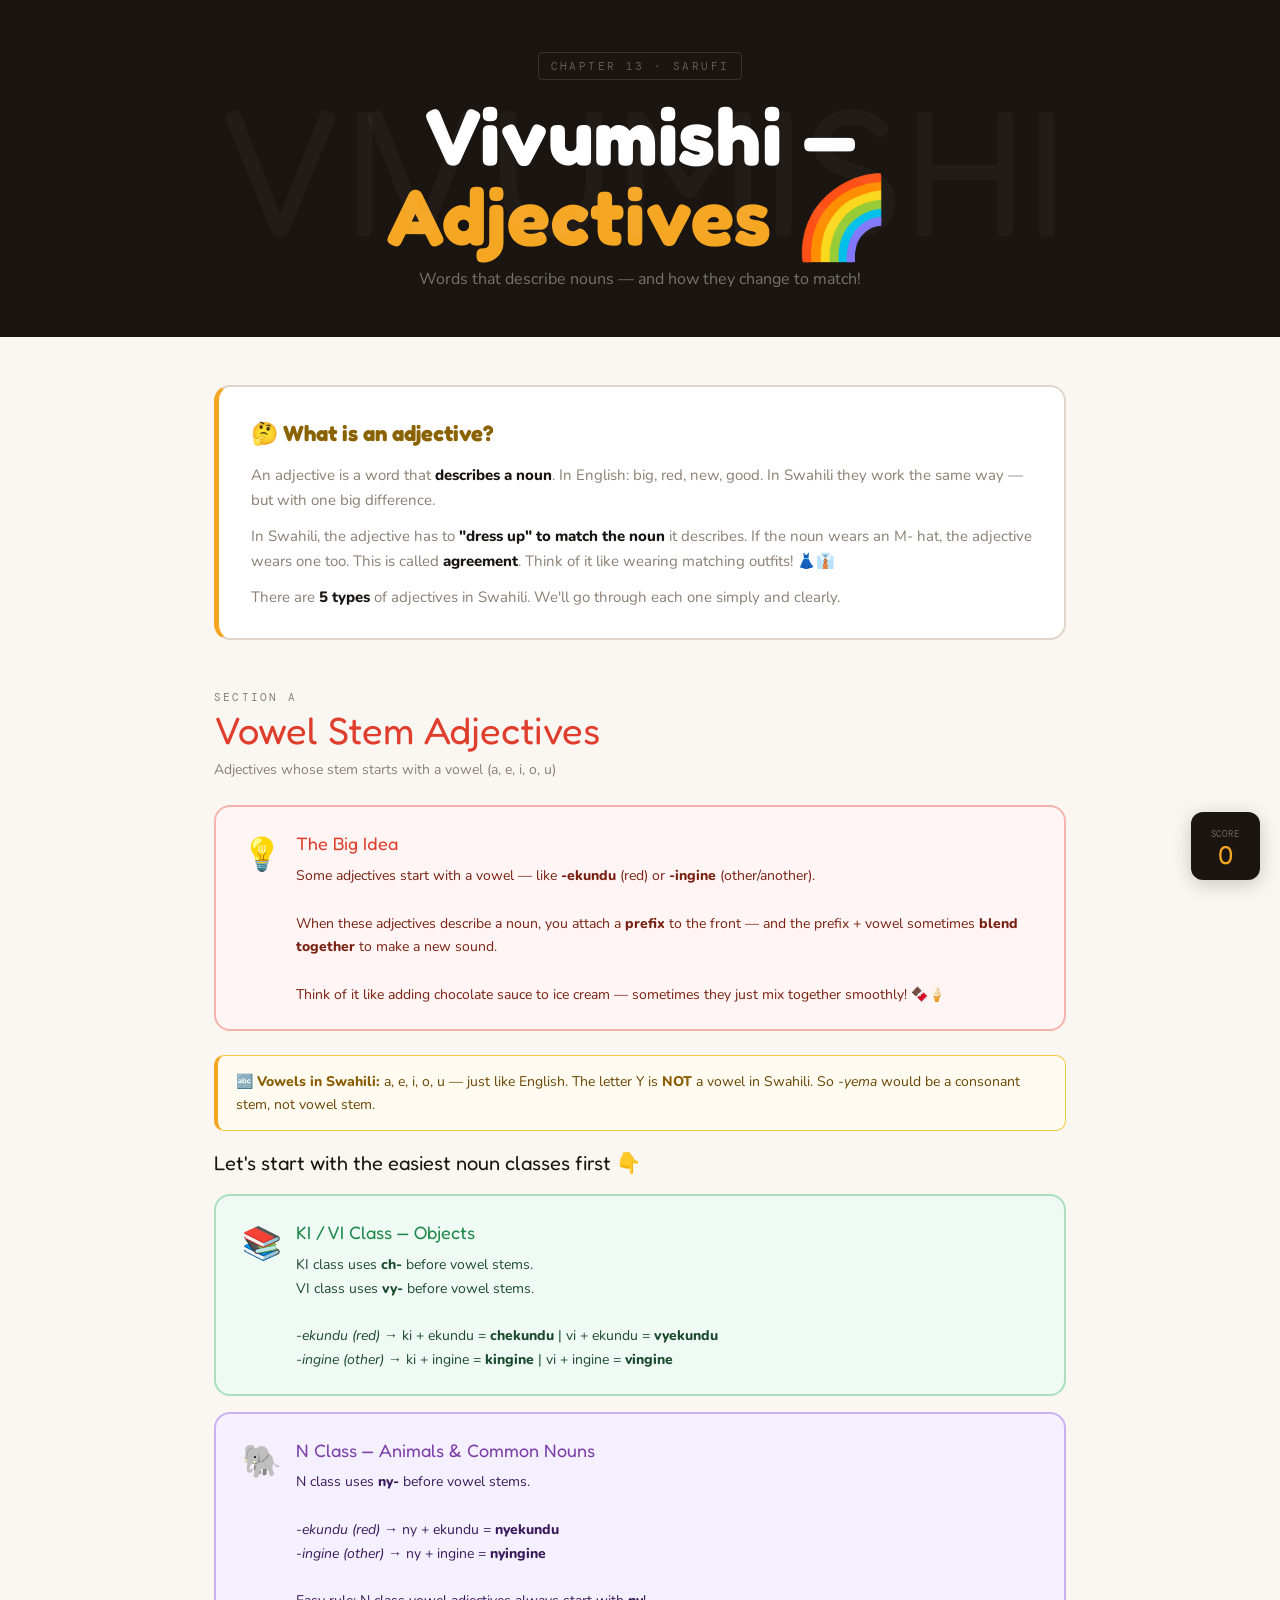
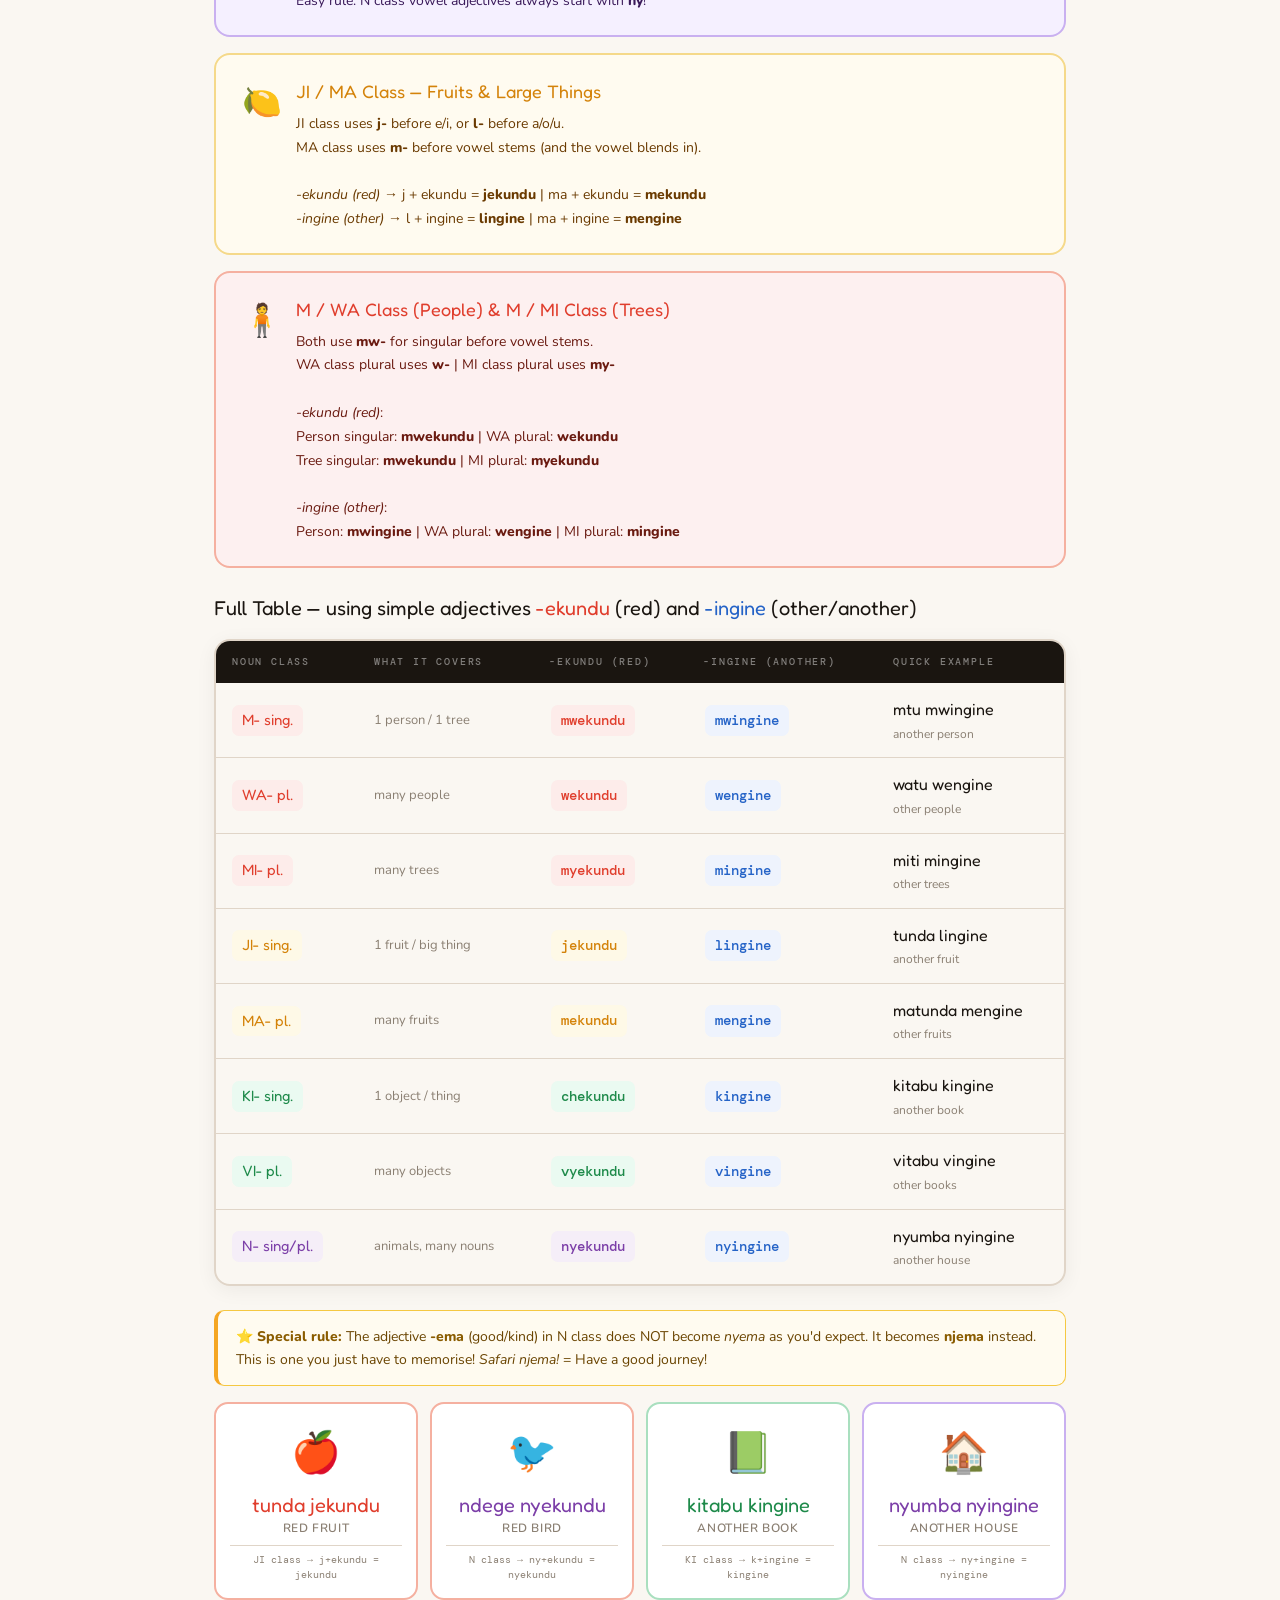
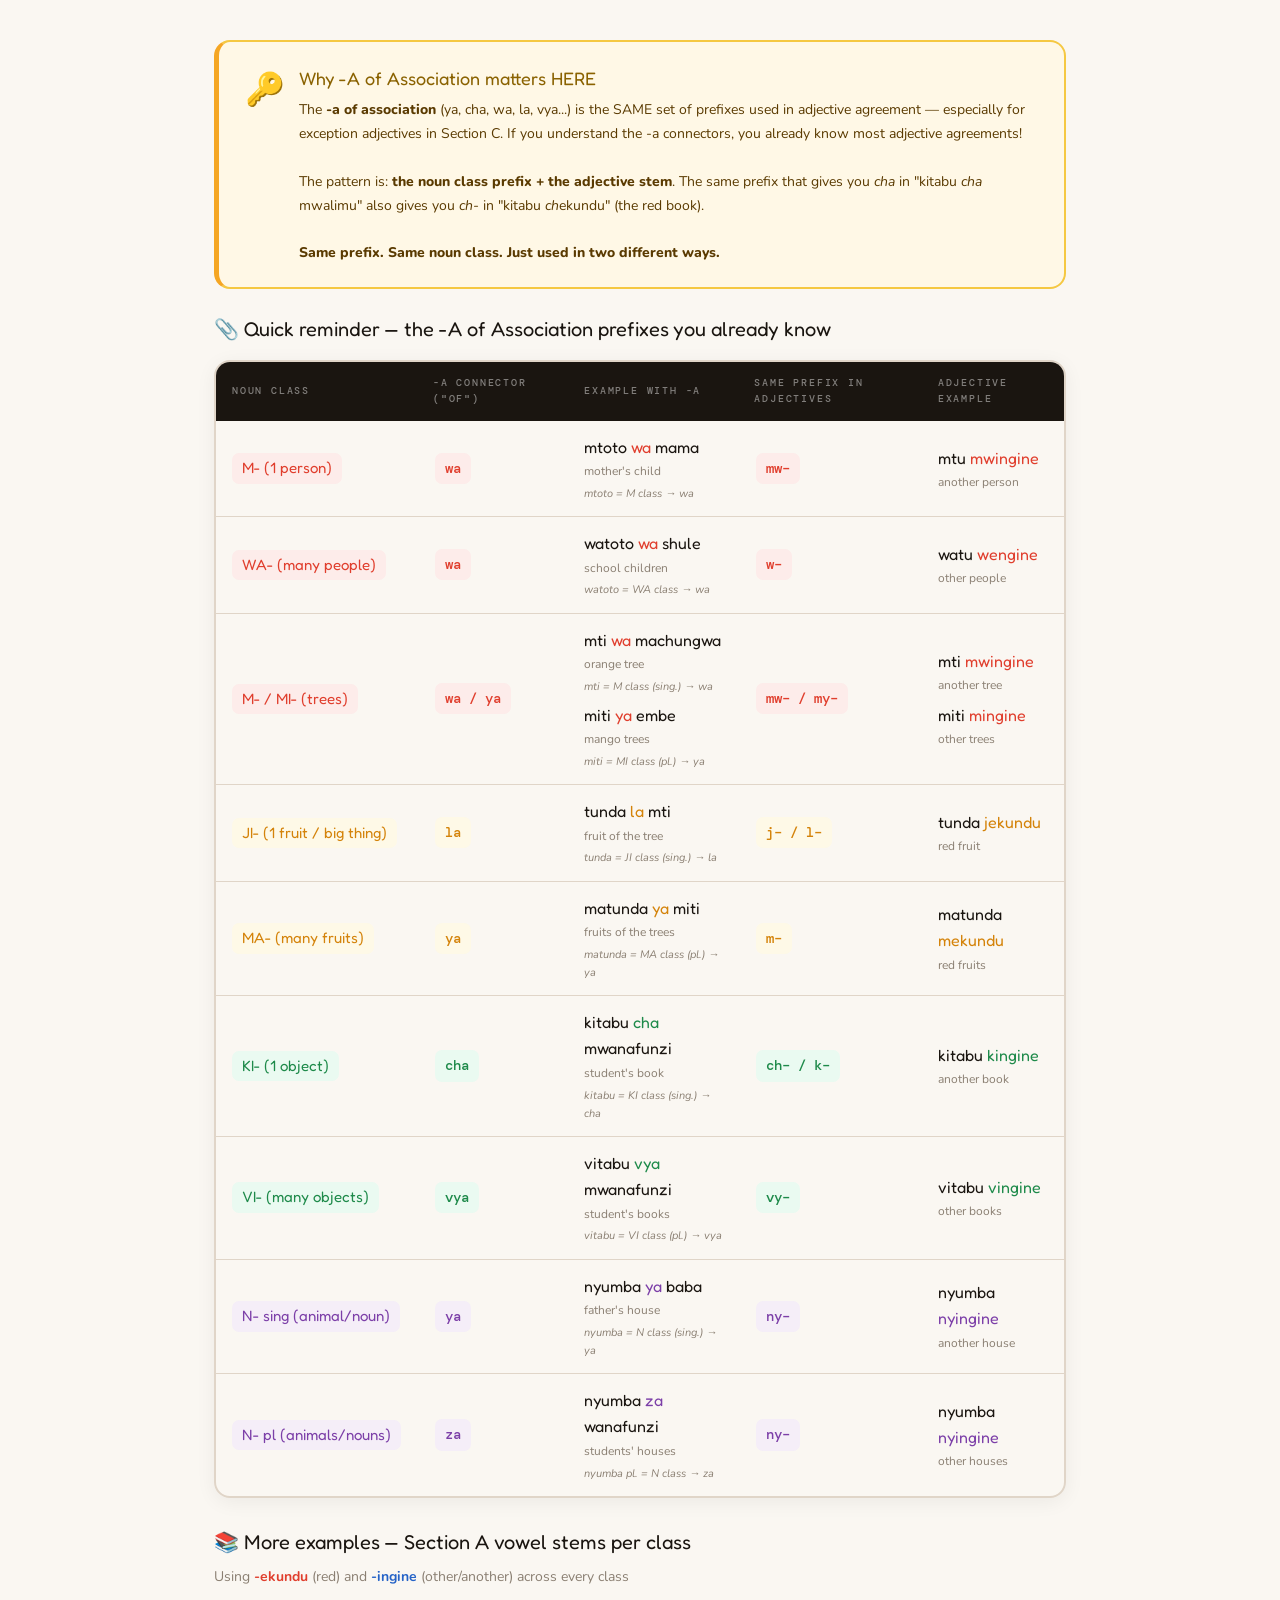
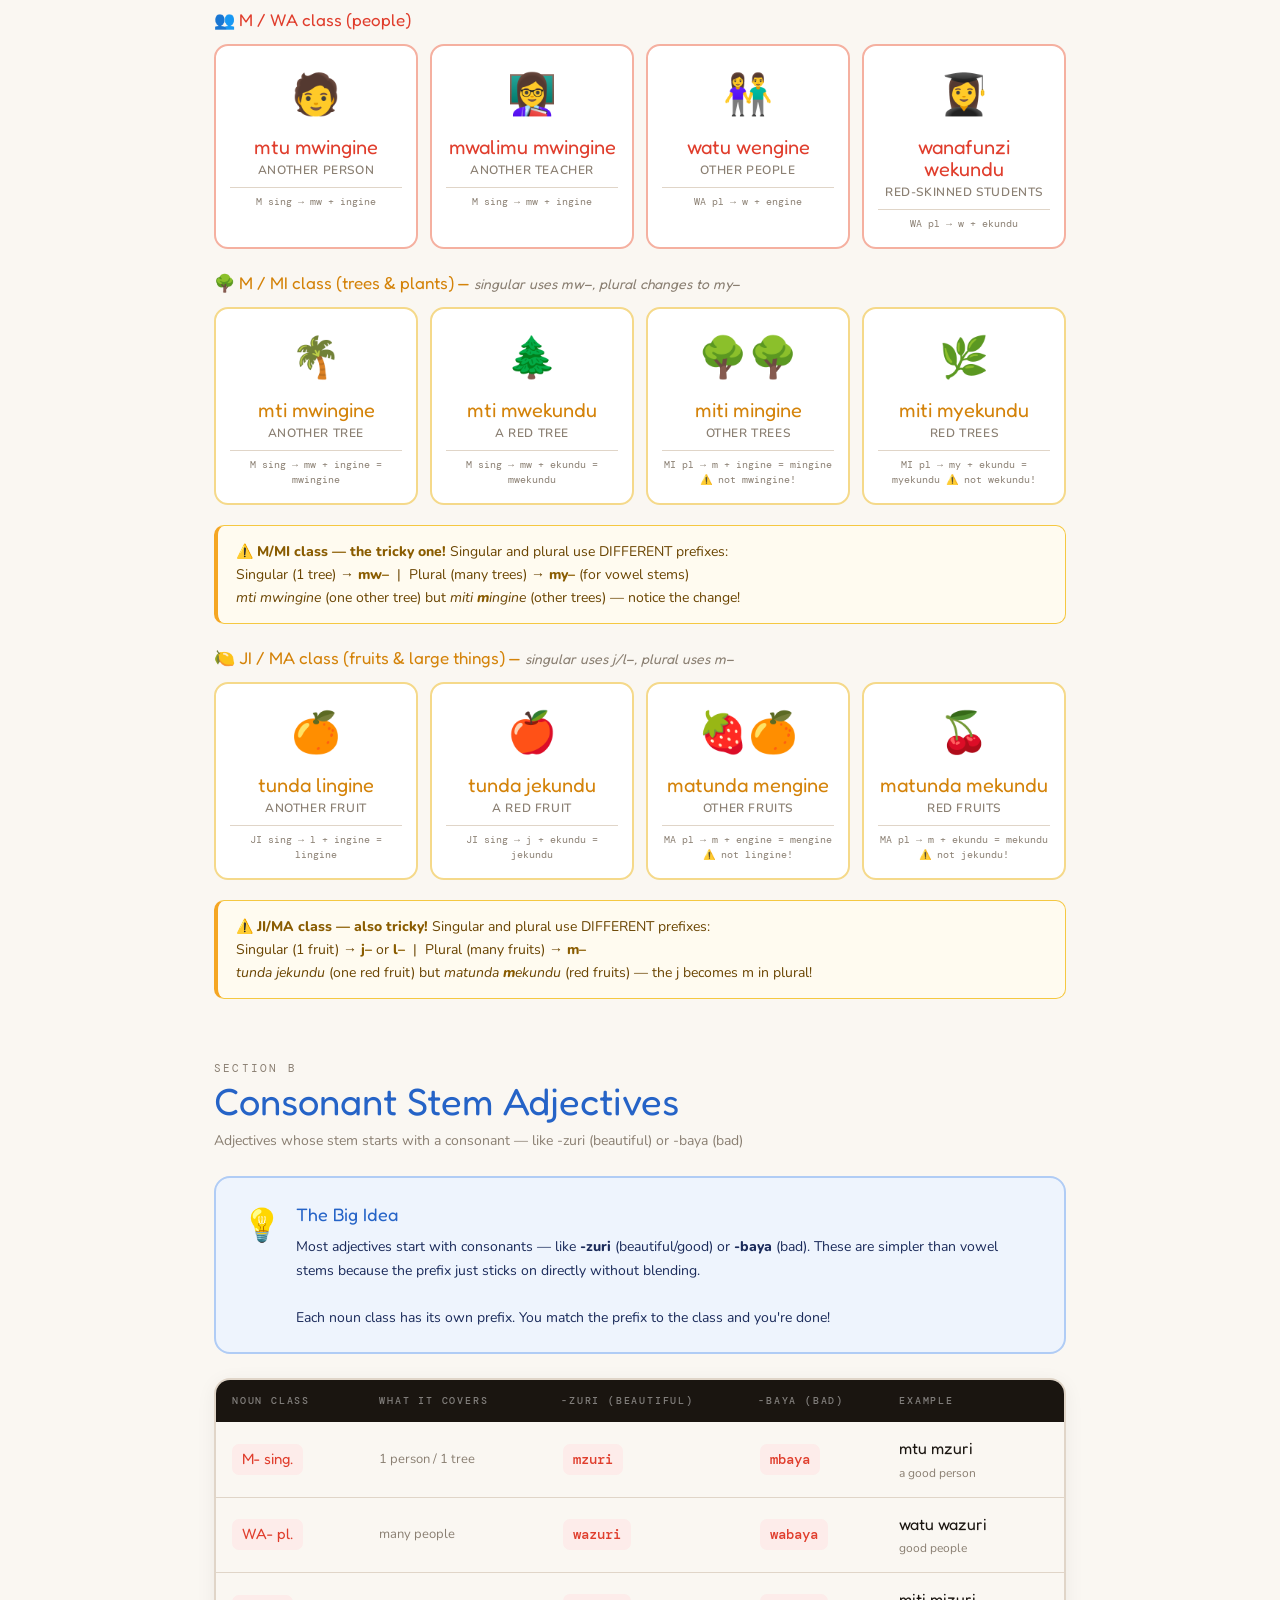
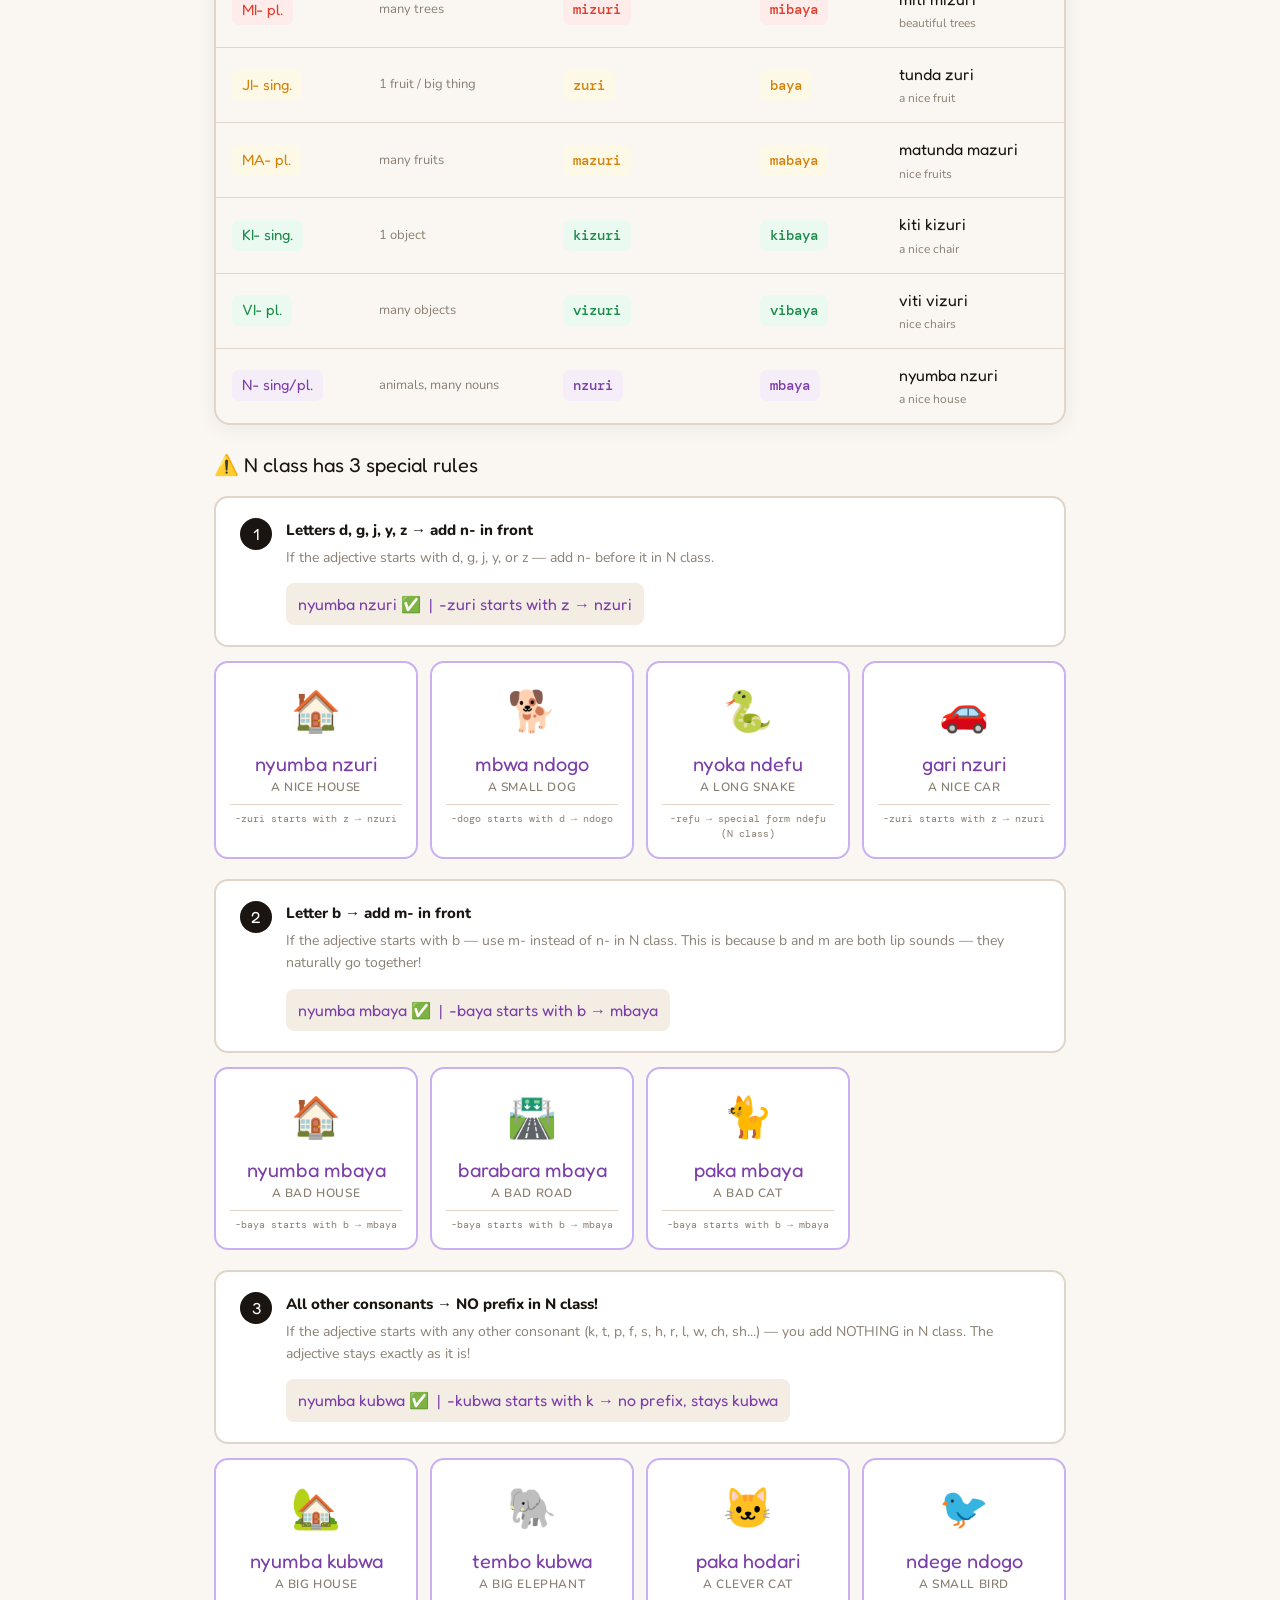
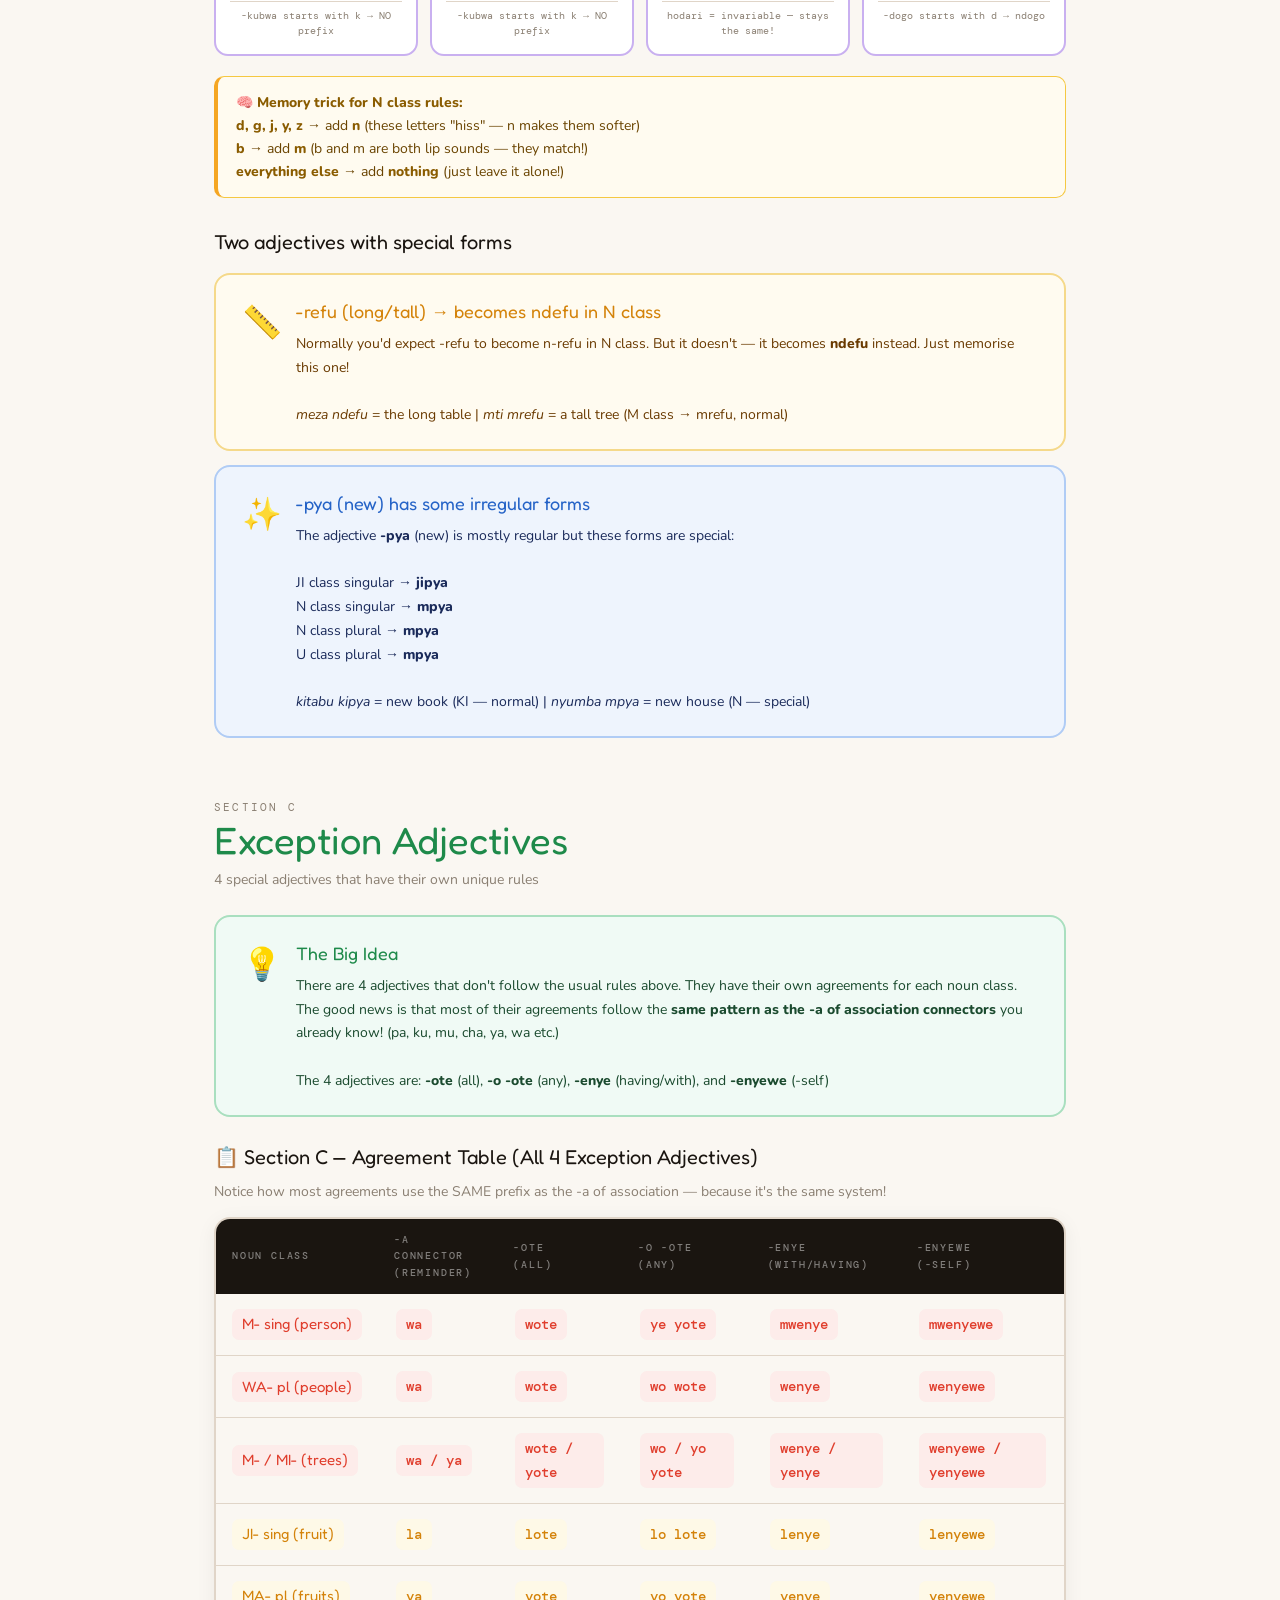
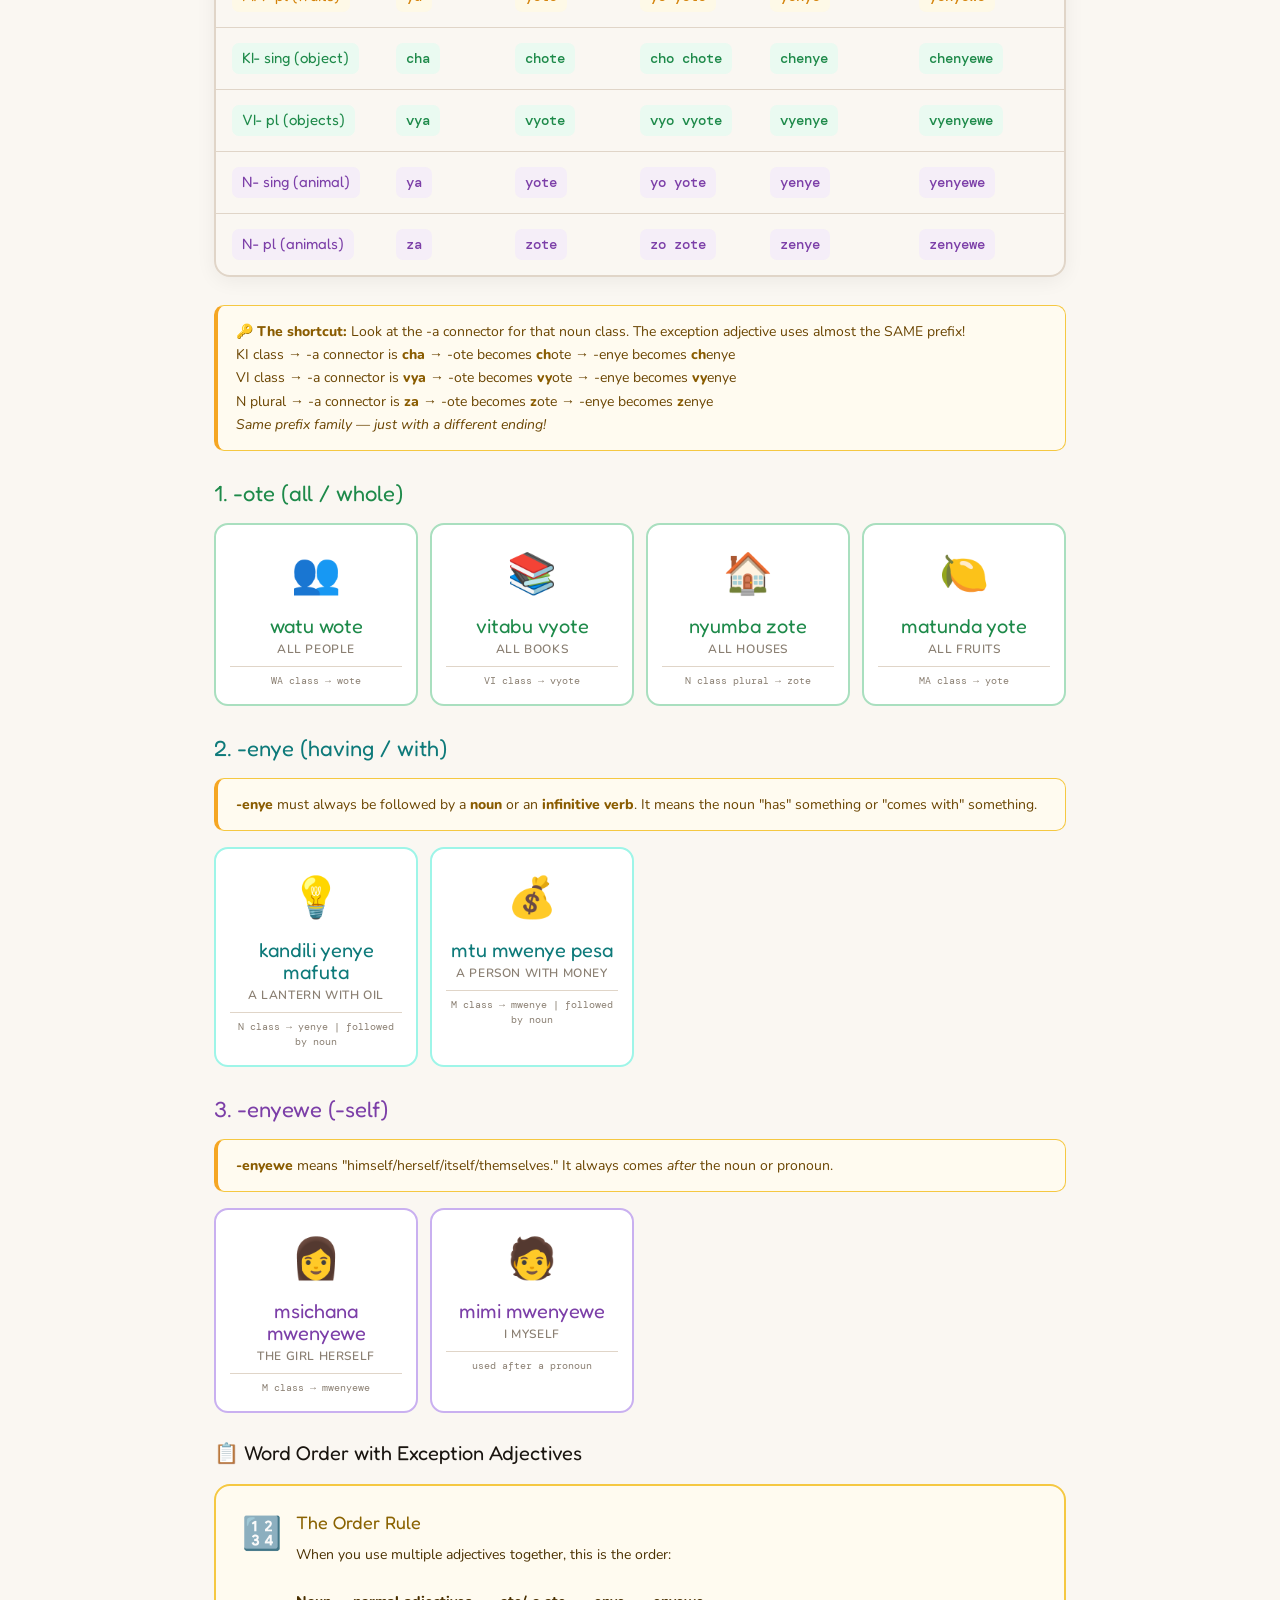
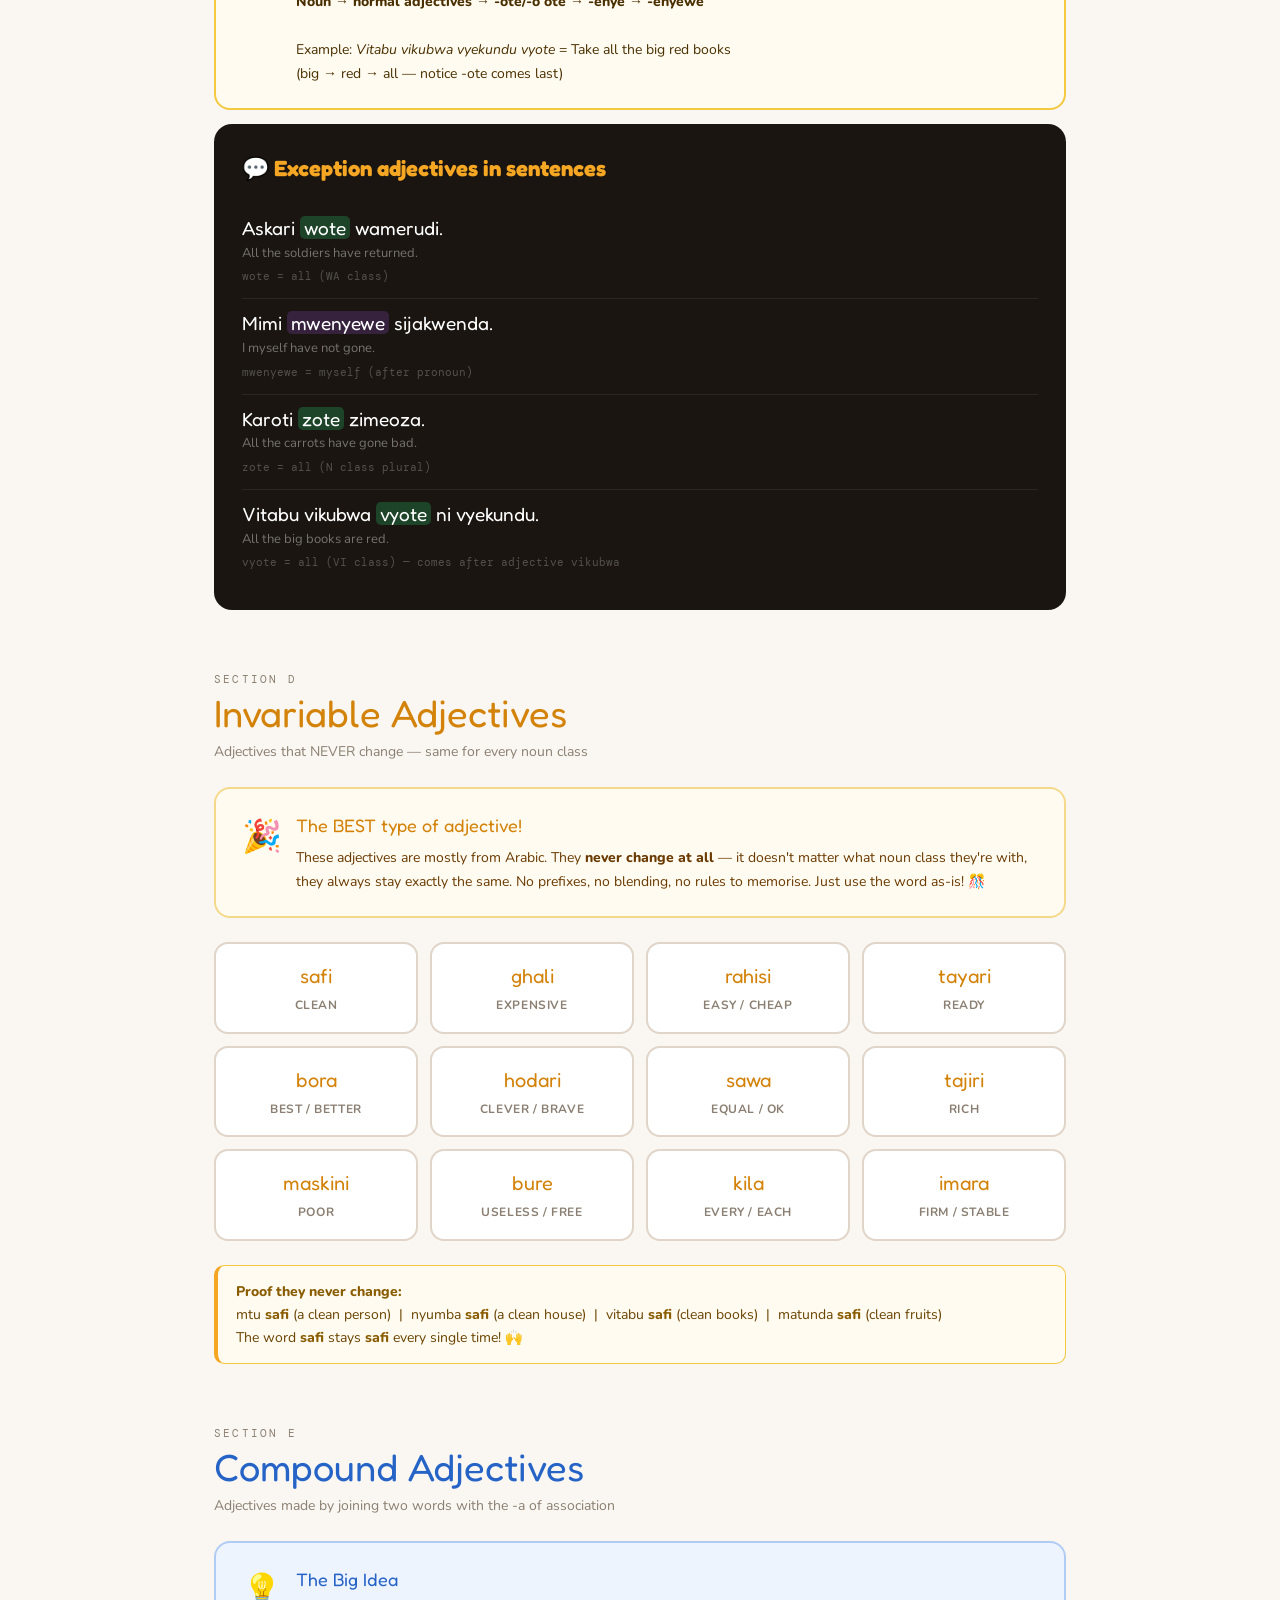
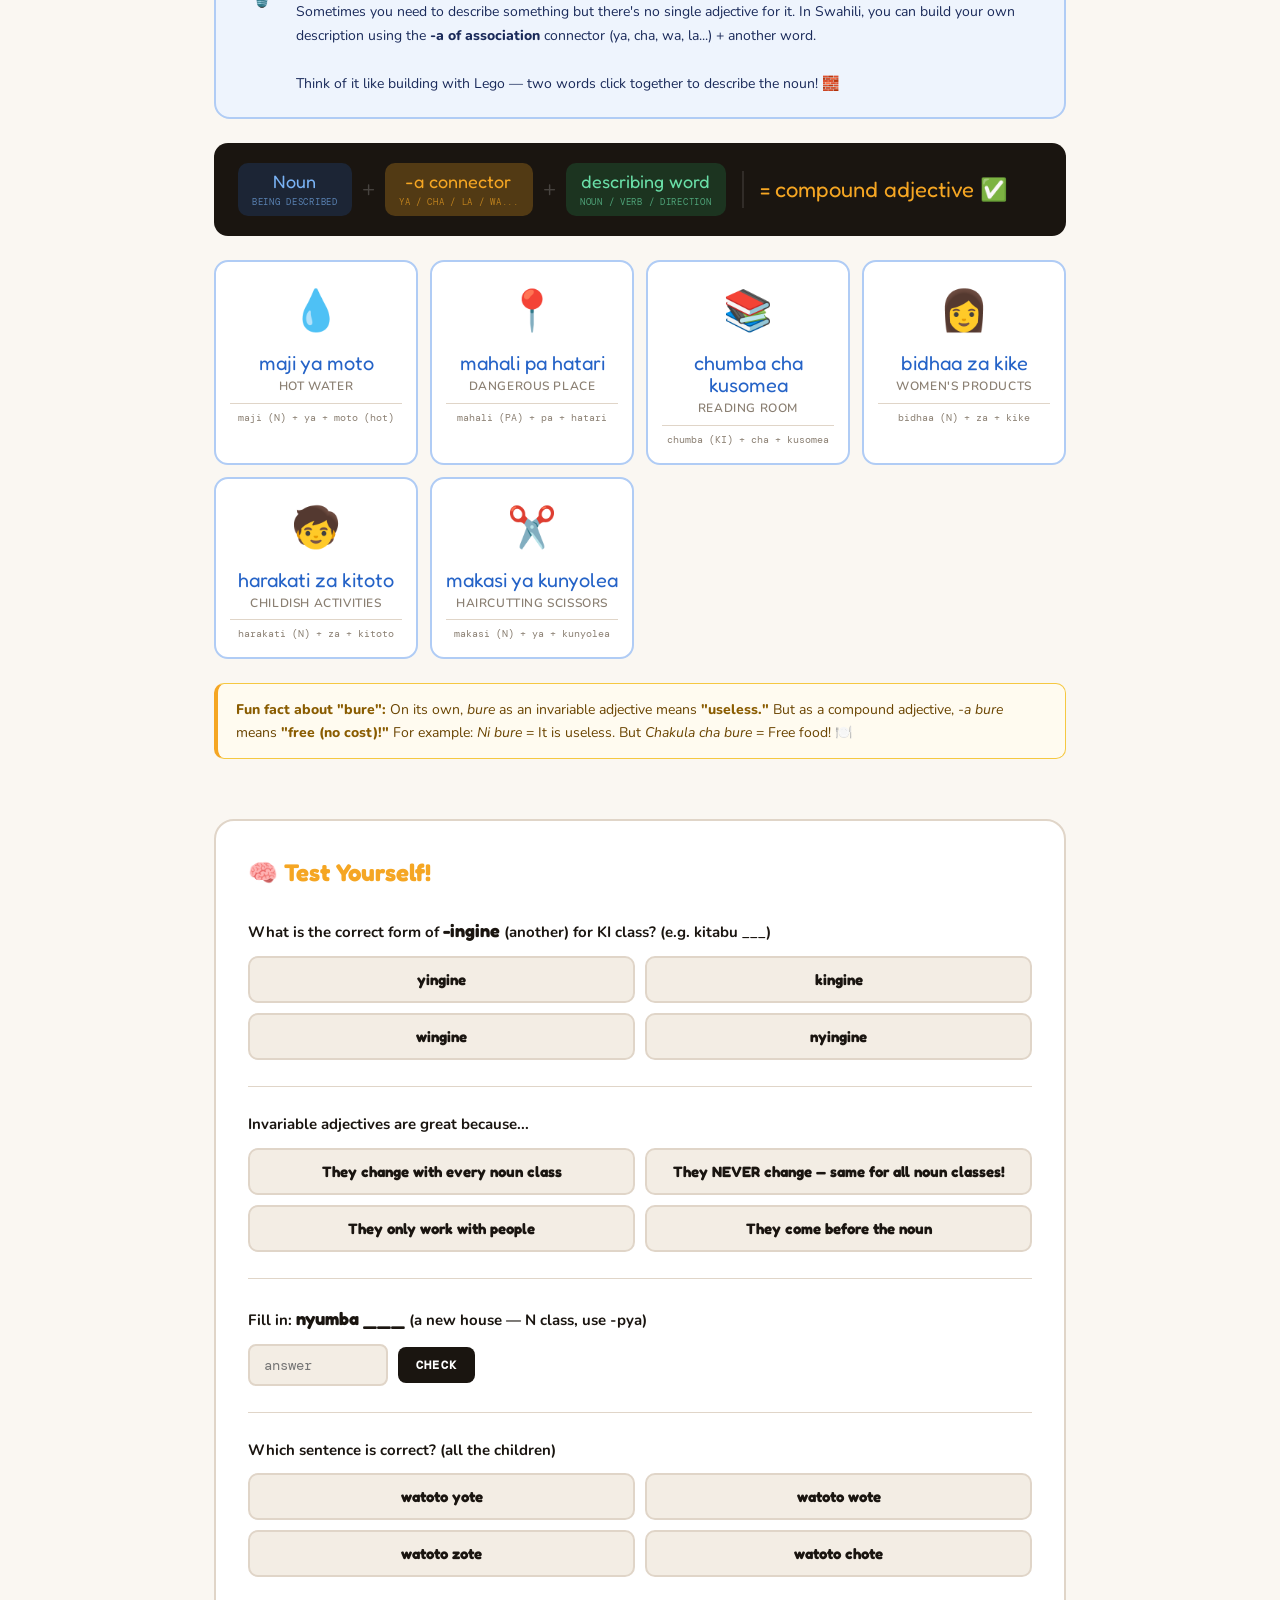
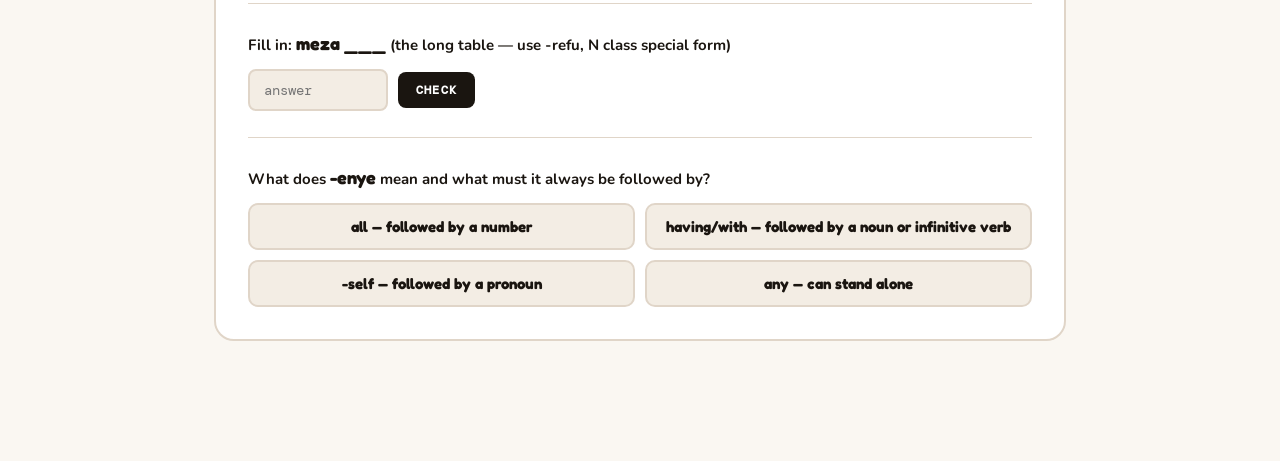
==== lessons/swahili_adjectives.html @ 14e8ec3d "added adjective lessons" ====
<!DOCTYPE html>
<html lang="en">
<head>
<meta charset="UTF-8">
<meta name="viewport" content="width=device-width, initial-scale=1.0">
<title>Vivumishi – Swahili Adjectives</title>
<link href="https://fonts.googleapis.com/css2?family=Nunito:wght@400;600;700;800;900&family=Fredoka+One&family=DM+Mono:wght@400;500&display=swap" rel="stylesheet">
<style>
  :root {
    --bg:      #faf7f2;
    --surface: #ffffff;
    --card:    #f3ede4;
    --border:  #e0d5c8;
    --ink:     #1a1510;
    --muted:   #8a7f72;

    --red:    #e03e2d;
    --blue:   #2563c7;
    --green:  #1e8a4a;
    --purple: #7c3fa8;
    --orange: #d4830a;
    --pink:   #c72870;
    --teal:   #0e7a7a;

    --gold:   #f5a623;
    --ok:     #27ae60;
    --no:     #e74c3c;
  }

  *, *::before, *::after { box-sizing: border-box; margin: 0; padding: 0; }
  body {
    background: var(--bg);
    color: var(--ink);
    font-family: 'Nunito', sans-serif;
    font-weight: 400;
    line-height: 1.65;
  }

  /* ── HEADER ── */
  header {
    background: var(--ink);
    padding: 52px 24px 44px;
    text-align: center;
    position: relative;
    overflow: hidden;
  }
  header::before {
    content: 'VIVUMISHI';
    position: absolute; top: 50%; left: 50%;
    transform: translate(-50%,-50%);
    font-family: 'Fredoka One', cursive;
    font-size: clamp(60px,16vw,180px);
    color: rgba(255,255,255,0.03);
    white-space: nowrap; pointer-events: none;
  }
  .h-tag {
    display: inline-block;
    font-family: 'DM Mono', monospace;
    font-size: 11px; letter-spacing: 0.22em;
    text-transform: uppercase;
    color: rgba(255,255,255,0.3);
    border: 1px solid rgba(255,255,255,0.12);
    border-radius: 4px; padding: 4px 12px;
    margin-bottom: 16px;
  }
  header h1 {
    font-family: 'Fredoka One', cursive;
    font-size: clamp(40px,9vw,80px);
    color: #fff; line-height: 1;
    margin-bottom: 10px; letter-spacing: 0.01em;
  }
  header h1 span { color: var(--gold); }
  header p { font-size: 16px; color: rgba(255,255,255,0.4); max-width: 500px; margin: 0 auto; }

  /* ── MAIN ── */
  main { max-width: 900px; margin: 0 auto; padding: 48px 24px 100px; }

  /* ── INTRO BOX ── */
  .intro-box {
    background: var(--surface);
    border: 2px solid var(--border);
    border-left: 5px solid var(--gold);
    border-radius: 16px;
    padding: 28px 32px; margin-bottom: 48px;
  }
  .intro-box h2 {
    font-family: 'Fredoka One', cursive;
    font-size: 22px; color: #8a6200; margin-bottom: 12px;
  }
  .intro-box p { font-size: 15px; color: var(--muted); margin-bottom: 10px; line-height: 1.7; }
  .intro-box p:last-child { margin-bottom: 0; }
  .intro-box strong { color: var(--ink); font-weight: 800; }

  /* ── SECTION HEADING ── */
  .sec-wrap { margin-bottom: 60px; }
  .sec-num {
    font-family: 'DM Mono', monospace;
    font-size: 11px; letter-spacing: 0.2em;
    text-transform: uppercase; color: var(--muted);
    margin-bottom: 4px; display: block;
  }
  .sec-title {
    font-family: 'Fredoka One', cursive;
    font-size: clamp(24px,5vw,38px);
    margin-bottom: 6px; line-height: 1.1;
  }
  .sec-sub { font-size: 14px; color: var(--muted); margin-bottom: 24px; }

  /* ── THE BIG IDEA BOX ── */
  .big-idea {
    border-radius: 16px;
    padding: 22px 26px;
    margin-bottom: 24px;
    display: flex; gap: 14px; align-items: flex-start;
    border: 2px solid;
  }
  .bi-icon { font-size: 32px; flex-shrink: 0; }
  .bi-title { font-family: 'Fredoka One', cursive; font-size: 18px; margin-bottom: 5px; }
  .bi-body { font-size: 14px; line-height: 1.7; }
  .bi-body strong { font-weight: 800; }

  /* ── WORD EQUATION ── */
  .equation {
    background: var(--ink);
    border-radius: 14px;
    padding: 20px 24px;
    margin-bottom: 24px;
    display: flex;
    flex-wrap: wrap;
    align-items: center;
    gap: 10px;
  }
  .eq-part {
    font-family: 'Fredoka One', cursive;
    font-size: 18px;
    padding: 8px 14px;
    border-radius: 10px;
    text-align: center;
    line-height: 1.2;
  }
  .eq-note {
    display: block;
    font-family: 'DM Mono', monospace;
    font-size: 9px;
    font-weight: 400;
    margin-top: 4px;
    opacity: 0.65;
    letter-spacing: 0.08em;
    text-transform: uppercase;
  }
  .eq-plus { color: rgba(255,255,255,0.2); font-size: 22px; }
  .eq-result {
    font-family: 'Fredoka One', cursive;
    font-size: 22px; color: var(--gold);
    padding-left: 16px;
    border-left: 2px solid rgba(255,255,255,0.1);
    margin-left: 6px;
  }

  /* ── EXAMPLE CARDS ── */
  .example-grid {
    display: grid;
    grid-template-columns: repeat(auto-fill, minmax(200px, 1fr));
    gap: 12px; margin-bottom: 24px;
  }
  .ex-card {
    background: var(--surface);
    border: 2px solid var(--border);
    border-radius: 14px;
    padding: 16px 14px;
    text-align: center;
    transition: transform 0.2s, border-color 0.2s;
  }
  .ex-card:hover { transform: translateY(-3px); }
  .ex-emoji { font-size: 40px; display: block; margin-bottom: 8px; }
  .ex-sw {
    font-family: 'Fredoka One', cursive;
    font-size: 20px; margin-bottom: 3px; line-height: 1.1;
  }
  .ex-en { font-size: 12px; color: var(--muted); font-weight: 600; text-transform: uppercase; letter-spacing: 0.05em; }
  .ex-breakdown {
    font-family: 'DM Mono', monospace;
    font-size: 10px; color: var(--muted);
    margin-top: 6px; line-height: 1.5;
    border-top: 1px solid var(--border); padding-top: 6px;
  }

  /* ── CLASS TABLE ── */
  .class-table-wrap {
    overflow-x: auto; margin-bottom: 24px;
    border-radius: 16px; border: 2px solid var(--border);
    box-shadow: 0 4px 20px rgba(0,0,0,0.06);
  }
  .class-table {
    width: 100%; border-collapse: collapse;
    font-size: 14px; min-width: 560px;
  }
  .class-table thead tr { background: var(--ink); }
  .class-table th {
    padding: 13px 16px; text-align: left;
    font-family: 'DM Mono', monospace;
    font-size: 10px; letter-spacing: 0.18em;
    text-transform: uppercase;
    color: rgba(255,255,255,0.45); font-weight: 500;
  }
  .class-table td {
    padding: 13px 16px;
    border-bottom: 1px solid var(--border);
    vertical-align: middle;
  }
  .class-table tr:last-child td { border-bottom: none; }
  .class-table tr:hover td { background: rgba(0,0,0,0.015); }
  .cls-badge {
    font-family: 'Fredoka One', cursive;
    font-size: 15px; font-weight: 400;
    display: inline-block;
    padding: 3px 10px; border-radius: 7px;
    white-space: nowrap;
  }
  .prefix-pill {
    font-family: 'DM Mono', monospace;
    font-size: 14px; font-weight: 500;
    display: inline-block;
    padding: 4px 10px; border-radius: 7px;
    margin: 2px;
  }
  .example-sw { font-family: 'Fredoka One', cursive; font-size: 16px; }
  .example-en { font-size: 12px; color: var(--muted); display: block; margin-top: 2px; }

  /* ── TIP BOX ── */
  .tip-box {
    background: #fffbf0;
    border: 1px solid #f5c842;
    border-left: 4px solid var(--gold);
    border-radius: 10px;
    padding: 14px 18px;
    margin-bottom: 16px;
    font-size: 14px; color: #6a4400; line-height: 1.65;
  }
  .tip-box strong { color: #8a5c00; font-weight: 800; }

  /* ── RULE CARD ── */
  .rule-card {
    background: var(--surface);
    border: 2px solid var(--border);
    border-radius: 14px;
    padding: 20px 24px;
    margin-bottom: 14px;
    display: flex; gap: 14px; align-items: flex-start;
  }
  .rule-num {
    width: 32px; height: 32px; border-radius: 50%;
    background: var(--ink); color: #fff;
    font-family: 'Fredoka One', cursive;
    font-size: 16px; display: flex;
    align-items: center; justify-content: center;
    flex-shrink: 0;
  }
  .rule-body { flex: 1; }
  .rule-body strong { font-weight: 800; font-size: 15px; display: block; margin-bottom: 4px; }
  .rule-body p { font-size: 14px; color: var(--muted); line-height: 1.6; margin-bottom: 8px; }
  .rule-body p:last-child { margin-bottom: 0; }
  .rule-example {
    background: var(--card);
    border-radius: 8px; padding: 8px 12px;
    font-family: 'Fredoka One', cursive;
    font-size: 16px; margin-top: 6px; display: inline-block;
  }

  /* ── WORD CARDS ── */
  .word-grid {
    display: grid;
    grid-template-columns: repeat(auto-fill, minmax(170px, 1fr));
    gap: 12px; margin-bottom: 24px;
  }
  .word-card {
    background: var(--surface);
    border: 2px solid var(--border);
    border-radius: 14px; padding: 16px 14px;
    text-align: center; transition: transform 0.2s;
  }
  .word-card:hover { transform: translateY(-2px); }
  .wc-sw {
    font-family: 'Fredoka One', cursive;
    font-size: 20px; margin-bottom: 3px;
  }
  .wc-en { font-size: 12px; color: var(--muted); font-weight: 700; text-transform: uppercase; letter-spacing: 0.05em; }

  /* ── SENTENCE EXAMPLES ── */
  .sent-section {
    background: var(--ink); color: #fff;
    border-radius: 18px; padding: 26px 28px;
    margin-bottom: 28px;
  }
  .sent-section h3 {
    font-family: 'Fredoka One', cursive;
    font-size: 22px; color: var(--gold);
    margin-bottom: 18px; display: flex;
    align-items: center; gap: 10px;
  }
  .sent-item {
    padding: 13px 0;
    border-bottom: 1px solid rgba(255,255,255,0.07);
  }
  .sent-item:last-child { border-bottom: none; }
  .sent-sw {
    font-family: 'Fredoka One', cursive;
    font-size: 19px; line-height: 1.2; margin-bottom: 3px;
  }
  .sent-sw .hl { border-radius: 5px; padding: 0 4px; }
  .sent-en { font-size: 13px; color: rgba(255,255,255,0.4); }
  .sent-note { font-size: 11px; color: rgba(255,255,255,0.25); font-family: 'DM Mono', monospace; margin-top: 3px; }

  /* ── WRONG/RIGHT BOX ── */
  .wr-grid {
    display: grid;
    grid-template-columns: 1fr 1fr;
    gap: 12px; margin-bottom: 24px;
  }
  .wr-card {
    border-radius: 14px; padding: 16px 18px;
    border: 2px solid;
  }
  .wr-wrong {
    font-family: 'DM Mono', monospace;
    font-size: 13px; color: var(--no);
    text-decoration: line-through;
    display: block; margin-bottom: 8px; line-height: 1.4;
  }
  .wr-right {
    font-family: 'Fredoka One', cursive;
    font-size: 18px; color: var(--ok);
    display: block; margin-bottom: 4px;
  }
  .wr-why { font-size: 12px; color: var(--muted); line-height: 1.5; }

  /* ── QUIZ ── */
  .quiz-box {
    background: var(--surface);
    border: 2px solid var(--border);
    border-radius: 20px; padding: 32px;
    margin-bottom: 20px;
  }
  .quiz-box h2 {
    font-family: 'Fredoka One', cursive;
    font-size: 24px; color: var(--gold);
    margin-bottom: 24px;
  }
  .quiz-q { margin-bottom: 26px; padding-bottom: 26px; border-bottom: 1px solid var(--border); }
  .quiz-q:last-child { margin-bottom: 0; padding-bottom: 0; border-bottom: none; }
  .q-text { font-size: 15px; font-weight: 700; margin-bottom: 12px; line-height: 1.5; }
  .q-text .sw { font-family: 'Fredoka One', cursive; font-size: 18px; }
  .q-opts { display: grid; grid-template-columns: 1fr 1fr; gap: 10px; }
  .q-opt {
    background: var(--card);
    border: 2px solid var(--border);
    border-radius: 10px; padding: 12px 14px;
    cursor: pointer; font-size: 15px; font-weight: 700;
    color: var(--ink); font-family: 'Fredoka One', cursive;
    transition: all 0.18s; text-align: center;
  }
  .q-opt:hover { border-color: var(--gold); background: #fffbf0; }
  .q-opt.correct { border-color: var(--ok); background: #eafaf1; color: var(--ok); }
  .q-opt.wrong { border-color: var(--no); background: #fdf2f2; color: var(--no); }
  .q-opt.disabled { pointer-events: none; opacity: 0.6; }
  .q-opt.correct.disabled { opacity: 1; }
  .q-fb { margin-top: 10px; font-size: 13px; padding: 10px 14px; border-radius: 8px; display: none; font-weight: 700; line-height: 1.5; }
  .q-fb.show { display: block; }
  .q-fb.ok { background: #eafaf1; color: var(--ok); border: 1px solid #a9dfbf; }
  .q-fb.no { background: #fdf2f2; color: var(--no); border: 1px solid #f5b7b1; }
  .fill-row { display: flex; gap: 10px; flex-wrap: wrap; margin-top: 10px; align-items: center; }
  .fill-in {
    background: var(--card); border: 2px solid var(--border);
    border-radius: 8px; padding: 10px 14px;
    font-family: 'DM Mono', monospace; font-size: 14px;
    color: var(--ink); outline: none; width: 140px;
    transition: border-color 0.2s;
  }
  .fill-in:focus { border-color: var(--gold); }
  .fill-in.ok { border-color: var(--ok); color: var(--ok); }
  .fill-in.no { border-color: var(--no); color: var(--no); }
  .chk-btn {
    background: var(--ink); color: #fff; border: none;
    border-radius: 8px; padding: 10px 18px;
    font-family: 'DM Mono', monospace; font-size: 12px;
    font-weight: 600; cursor: pointer; transition: opacity 0.2s;
    text-transform: uppercase; letter-spacing: 0.1em;
  }
  .chk-btn:hover { opacity: 0.8; }

  /* score */
  .score-pill {
    position: fixed; bottom: 20px; right: 20px;
    background: var(--ink); color: #fff;
    border-radius: 12px; padding: 12px 20px;
    font-family: 'DM Mono', monospace; font-size: 11px;
    z-index: 100; box-shadow: 0 4px 20px rgba(0,0,0,0.2);
    text-align: center;
  }
  .score-pill .sv {
    color: var(--gold); font-family: 'Fredoka One', cursive;
    font-size: 26px; display: block; line-height: 1;
  }

  @media(max-width:600px){
    main { padding: 32px 16px 80px; }
    .q-opts { grid-template-columns: 1fr; }
    .wr-grid { grid-template-columns: 1fr; }
    .example-grid { grid-template-columns: 1fr 1fr; }
  }
</style>
</head>
<body>

<header>
  <div class="h-tag">Chapter 13 · Sarufi</div>
  <h1>Vivumishi —<br><span>Adjectives</span> 🌈</h1>
  <p>Words that describe nouns — and how they change to match!</p>
</header>

<main>

  <!-- INTRO -->
  <div class="intro-box">
    <h2>🤔 What is an adjective?</h2>
    <p>An adjective is a word that <strong>describes a noun</strong>. In English: big, red, new, good. In Swahili they work the same way — but with one big difference.</p>
    <p>In Swahili, the adjective has to <strong>"dress up" to match the noun</strong> it describes. If the noun wears an M- hat, the adjective wears one too. This is called <strong>agreement</strong>. Think of it like wearing matching outfits! 👗👔</p>
    <p>There are <strong>5 types</strong> of adjectives in Swahili. We'll go through each one simply and clearly.</p>
  </div>

  <!-- ═══════════════════════════════
       SECTION A — VOWEL STEM
  ═══════════════════════════════ -->
  <div class="sec-wrap" id="secA">
    <span class="sec-num">Section A</span>
    <div class="sec-title" style="color:var(--red)">Vowel Stem Adjectives</div>
    <div class="sec-sub">Adjectives whose stem starts with a vowel (a, e, i, o, u)</div>

    <div class="big-idea" style="background:#fff5f4;border-color:#f5b3ad">
      <span class="bi-icon">💡</span>
      <div>
        <div class="bi-title" style="color:var(--red)">The Big Idea</div>
        <div class="bi-body" style="color:#7a2010">
          Some adjectives start with a vowel — like <strong>-ekundu</strong> (red) or <strong>-ingine</strong> (other/another).<br><br>
          When these adjectives describe a noun, you attach a <strong>prefix</strong> to the front — and the prefix + vowel sometimes <strong>blend together</strong> to make a new sound.<br><br>
          Think of it like adding chocolate sauce to ice cream — sometimes they just mix together smoothly! 🍫🍦
        </div>
      </div>
    </div>

    <div class="tip-box">
      <strong>🔤 Vowels in Swahili:</strong> a, e, i, o, u — just like English. The letter Y is <strong>NOT</strong> a vowel in Swahili. So <em>-yema</em> would be a consonant stem, not vowel stem.
    </div>

    <!-- THE SIMPLE ONES FIRST -->
    <div style="font-family:'Fredoka One',cursive;font-size:20px;margin-bottom:14px;margin-top:8px;">Let's start with the easiest noun classes first 👇</div>

    <!-- KI-VI -->
    <div class="big-idea" style="background:#f0faf5;border-color:#a9dfbf;margin-bottom:16px;">
      <span class="bi-icon">📚</span>
      <div>
        <div class="bi-title" style="color:var(--green)">KI / VI Class — Objects</div>
        <div class="bi-body" style="color:#1a4a2e">
          KI class uses <strong>ch-</strong> before vowel stems.<br>
          VI class uses <strong>vy-</strong> before vowel stems.<br><br>
          <em>-ekundu (red)</em> → ki + ekundu = <strong>chekundu</strong> | vi + ekundu = <strong>vyekundu</strong><br>
          <em>-ingine (other)</em> → ki + ingine = <strong>kingine</strong> | vi + ingine = <strong>vingine</strong>
        </div>
      </div>
    </div>

    <!-- N CLASS -->
    <div class="big-idea" style="background:#f5f0ff;border-color:#c9b0f0;margin-bottom:16px;">
      <span class="bi-icon">🐘</span>
      <div>
        <div class="bi-title" style="color:var(--purple)">N Class — Animals & Common Nouns</div>
        <div class="bi-body" style="color:#3a1a5a">
          N class uses <strong>ny-</strong> before vowel stems.<br><br>
          <em>-ekundu (red)</em> → ny + ekundu = <strong>nyekundu</strong><br>
          <em>-ingine (other)</em> → ny + ingine = <strong>nyingine</strong><br><br>
          Easy rule: N class vowel adjectives always start with <strong>ny</strong>!
        </div>
      </div>
    </div>

    <!-- JI-MA -->
    <div class="big-idea" style="background:#fffbf0;border-color:#f5d98a;margin-bottom:16px;">
      <span class="bi-icon">🍋</span>
      <div>
        <div class="bi-title" style="color:var(--orange)">JI / MA Class — Fruits & Large Things</div>
        <div class="bi-body" style="color:#6a3a00">
          JI class uses <strong>j-</strong> before e/i, or <strong>l-</strong> before a/o/u.<br>
          MA class uses <strong>m-</strong> before vowel stems (and the vowel blends in).<br><br>
          <em>-ekundu (red)</em> → j + ekundu = <strong>jekundu</strong> | ma + ekundu = <strong>mekundu</strong><br>
          <em>-ingine (other)</em> → l + ingine = <strong>lingine</strong> | ma + ingine = <strong>mengine</strong>
        </div>
      </div>
    </div>

    <!-- M-WA & M-MI -->
    <div class="big-idea" style="background:#fdf0f0;border-color:#f5b0a0;margin-bottom:24px;">
      <span class="bi-icon">🧍</span>
      <div>
        <div class="bi-title" style="color:var(--red)">M / WA Class (People) & M / MI Class (Trees)</div>
        <div class="bi-body" style="color:#6a1a10">
          Both use <strong>mw-</strong> for singular before vowel stems.<br>
          WA class plural uses <strong>w-</strong> | MI class plural uses <strong>my-</strong><br><br>
          <em>-ekundu (red)</em>:<br>
          Person singular: <strong>mwekundu</strong> | WA plural: <strong>wekundu</strong><br>
          Tree singular: <strong>mwekundu</strong> | MI plural: <strong>myekundu</strong><br><br>
          <em>-ingine (other)</em>:<br>
          Person: <strong>mwingine</strong> | WA plural: <strong>wengine</strong> | MI plural: <strong>mingine</strong>
        </div>
      </div>
    </div>

    <!-- THE FULL TABLE — simplified with only 2 adjectives -->
    <div style="font-family:'Fredoka One',cursive;font-size:20px;margin-bottom:14px;">
      Full Table — using simple adjectives <span style="color:var(--red)">-ekundu</span> (red) and <span style="color:var(--blue)">-ingine</span> (other/another)
    </div>

    <div class="class-table-wrap">
      <table class="class-table">
        <thead>
          <tr>
            <th>Noun Class</th>
            <th>What it covers</th>
            <th>-ekundu (red)</th>
            <th>-ingine (another)</th>
            <th>Quick example</th>
          </tr>
        </thead>
        <tbody>
          <tr>
            <td><span class="cls-badge" style="background:#fdecea;color:var(--red)">M- sing.</span></td>
            <td style="font-size:13px;color:var(--muted)">1 person / 1 tree</td>
            <td><span class="prefix-pill" style="background:#fdecea;color:var(--red)">mwekundu</span></td>
            <td><span class="prefix-pill" style="background:#eef3fd;color:var(--blue)">mwingine</span></td>
            <td><span class="example-sw">mtu mwingine</span><span class="example-en">another person</span></td>
          </tr>
          <tr>
            <td><span class="cls-badge" style="background:#fdecea;color:var(--red)">WA- pl.</span></td>
            <td style="font-size:13px;color:var(--muted)">many people</td>
            <td><span class="prefix-pill" style="background:#fdecea;color:var(--red)">wekundu</span></td>
            <td><span class="prefix-pill" style="background:#eef3fd;color:var(--blue)">wengine</span></td>
            <td><span class="example-sw">watu wengine</span><span class="example-en">other people</span></td>
          </tr>
          <tr>
            <td><span class="cls-badge" style="background:#fdecea;color:var(--red)">MI- pl.</span></td>
            <td style="font-size:13px;color:var(--muted)">many trees</td>
            <td><span class="prefix-pill" style="background:#fdecea;color:var(--red)">myekundu</span></td>
            <td><span class="prefix-pill" style="background:#eef3fd;color:var(--blue)">mingine</span></td>
            <td><span class="example-sw">miti mingine</span><span class="example-en">other trees</span></td>
          </tr>
          <tr>
            <td><span class="cls-badge" style="background:#fef9e7;color:var(--orange)">JI- sing.</span></td>
            <td style="font-size:13px;color:var(--muted)">1 fruit / big thing</td>
            <td><span class="prefix-pill" style="background:#fef9e7;color:var(--orange)">jekundu</span></td>
            <td><span class="prefix-pill" style="background:#eef3fd;color:var(--blue)">lingine</span></td>
            <td><span class="example-sw">tunda lingine</span><span class="example-en">another fruit</span></td>
          </tr>
          <tr>
            <td><span class="cls-badge" style="background:#fef9e7;color:var(--orange)">MA- pl.</span></td>
            <td style="font-size:13px;color:var(--muted)">many fruits</td>
            <td><span class="prefix-pill" style="background:#fef9e7;color:var(--orange)">mekundu</span></td>
            <td><span class="prefix-pill" style="background:#eef3fd;color:var(--blue)">mengine</span></td>
            <td><span class="example-sw">matunda mengine</span><span class="example-en">other fruits</span></td>
          </tr>
          <tr>
            <td><span class="cls-badge" style="background:#eafaf1;color:var(--green)">KI- sing.</span></td>
            <td style="font-size:13px;color:var(--muted)">1 object / thing</td>
            <td><span class="prefix-pill" style="background:#eafaf1;color:var(--green)">chekundu</span></td>
            <td><span class="prefix-pill" style="background:#eef3fd;color:var(--blue)">kingine</span></td>
            <td><span class="example-sw">kitabu kingine</span><span class="example-en">another book</span></td>
          </tr>
          <tr>
            <td><span class="cls-badge" style="background:#eafaf1;color:var(--green)">VI- pl.</span></td>
            <td style="font-size:13px;color:var(--muted)">many objects</td>
            <td><span class="prefix-pill" style="background:#eafaf1;color:var(--green)">vyekundu</span></td>
            <td><span class="prefix-pill" style="background:#eef3fd;color:var(--blue)">vingine</span></td>
            <td><span class="example-sw">vitabu vingine</span><span class="example-en">other books</span></td>
          </tr>
          <tr>
            <td><span class="cls-badge" style="background:#f5eef8;color:var(--purple)">N- sing/pl.</span></td>
            <td style="font-size:13px;color:var(--muted)">animals, many nouns</td>
            <td><span class="prefix-pill" style="background:#f5eef8;color:var(--purple)">nyekundu</span></td>
            <td><span class="prefix-pill" style="background:#eef3fd;color:var(--blue)">nyingine</span></td>
            <td><span class="example-sw">nyumba nyingine</span><span class="example-en">another house</span></td>
          </tr>
        </tbody>
      </table>
    </div>

    <div class="tip-box">
      <strong>⭐ Special rule:</strong> The adjective <strong>-ema</strong> (good/kind) in N class does NOT become <em>nyema</em> as you'd expect. It becomes <strong>njema</strong> instead. This is one you just have to memorise! <em>Safari njema!</em> = Have a good journey!
    </div>

    <!-- SECTION A EXAMPLES -->
    <div class="example-grid">
      <div class="ex-card" style="border-color:#f5b0a0">
        <span class="ex-emoji">🍎</span>
        <div class="ex-sw" style="color:var(--red)">tunda jekundu</div>
        <div class="ex-en">red fruit</div>
        <div class="ex-breakdown">JI class → j+ekundu = jekundu</div>
      </div>
      <div class="ex-card" style="border-color:#f5b0a0">
        <span class="ex-emoji">🐦</span>
        <div class="ex-sw" style="color:var(--purple)">ndege nyekundu</div>
        <div class="ex-en">red bird</div>
        <div class="ex-breakdown">N class → ny+ekundu = nyekundu</div>
      </div>
      <div class="ex-card" style="border-color:#a9dfbf">
        <span class="ex-emoji">📗</span>
        <div class="ex-sw" style="color:var(--green)">kitabu kingine</div>
        <div class="ex-en">another book</div>
        <div class="ex-breakdown">KI class → k+ingine = kingine</div>
      </div>
      <div class="ex-card" style="border-color:#c9b0f0">
        <span class="ex-emoji">🏠</span>
        <div class="ex-sw" style="color:var(--purple)">nyumba nyingine</div>
        <div class="ex-en">another house</div>
        <div class="ex-breakdown">N class → ny+ingine = nyingine</div>
      </div>
    </div>
  </div>

  <!-- ── SECTION A: A OF ASSOCIATION CONNECTION ── -->
  <div class="sec-wrap" id="secA-assoc" style="margin-top:-20px">
    <div class="big-idea" style="background:#fff8e6;border-color:#f5c842;border-left:5px solid var(--gold)">
      <span class="bi-icon">🔑</span>
      <div>
        <div class="bi-title" style="color:#8a6200">Why -A of Association matters HERE</div>
        <div class="bi-body" style="color:#5a3a00">
          The <strong>-a of association</strong> (ya, cha, wa, la, vya...) is the SAME set of prefixes used in adjective agreement — especially for exception adjectives in Section C. If you understand the -a connectors, you already know most adjective agreements!<br><br>
          The pattern is: <strong>the noun class prefix + the adjective stem</strong>. The same prefix that gives you <em>cha</em> in "kitabu <em>cha</em> mwalimu" also gives you <em>ch-</em> in "kitabu <em>ch</em>ekundu" (the red book).<br><br>
          <strong>Same prefix. Same noun class. Just used in two different ways.</strong>
        </div>
      </div>
    </div>

    <!-- A OF ASSOCIATION REMINDER TABLE -->
    <div style="font-family:'Fredoka One',cursive;font-size:20px;margin-bottom:14px;margin-top:8px;">
      📎 Quick reminder — the -A of Association prefixes you already know
    </div>
    <div class="class-table-wrap" style="margin-bottom:28px;">
      <table class="class-table">
        <thead>
          <tr>
            <th>Noun Class</th>
            <th>-A connector ("of")</th>
            <th>Example with -a</th>
            <th>Same prefix in adjectives</th>
            <th>Adjective example</th>
          </tr>
        </thead>
        <tbody>
          <tr>
            <td><span class="cls-badge" style="background:#fdecea;color:var(--red)">M- (1 person)</span></td>
            <td><span class="prefix-pill" style="background:#fdecea;color:var(--red)">wa</span></td>
            <td>
              <span class="example-sw">mtoto <span style="color:var(--red)">wa</span> mama</span>
              <span class="example-en">mother's child</span>
              <span style="font-size:11px;color:var(--muted);display:block;margin-top:3px;font-style:italic">mtoto = M class → wa</span>
            </td>
            <td><span class="prefix-pill" style="background:#fdecea;color:var(--red)">mw–</span></td>
            <td><span class="example-sw">mtu <span style="color:var(--red)">mwingine</span></span><span class="example-en">another person</span></td>
          </tr>
          <tr>
            <td><span class="cls-badge" style="background:#fdecea;color:var(--red)">WA- (many people)</span></td>
            <td><span class="prefix-pill" style="background:#fdecea;color:var(--red)">wa</span></td>
            <td>
              <span class="example-sw">watoto <span style="color:var(--red)">wa</span> shule</span>
              <span class="example-en">school children</span>
              <span style="font-size:11px;color:var(--muted);display:block;margin-top:3px;font-style:italic">watoto = WA class → wa</span>
            </td>
            <td><span class="prefix-pill" style="background:#fdecea;color:var(--red)">w–</span></td>
            <td><span class="example-sw">watu <span style="color:var(--red)">wengine</span></span><span class="example-en">other people</span></td>
          </tr>
          <tr>
            <td><span class="cls-badge" style="background:#fdecea;color:var(--red)">M- / MI- (trees)</span></td>
            <td><span class="prefix-pill" style="background:#fdecea;color:var(--red)">wa / ya</span></td>
            <td>
              <span class="example-sw">mti <span style="color:var(--red)">wa</span> machungwa</span>
              <span class="example-en">orange tree</span>
              <span style="font-size:11px;color:var(--muted);display:block;margin-top:3px;font-style:italic">mti = M class (sing.) → wa</span>
              <span class="example-sw" style="margin-top:6px;display:block">miti <span style="color:var(--red)">ya</span> embe</span>
              <span class="example-en">mango trees</span>
              <span style="font-size:11px;color:var(--muted);display:block;margin-top:3px;font-style:italic">miti = MI class (pl.) → ya</span>
            </td>
            <td><span class="prefix-pill" style="background:#fdecea;color:var(--red)">mw– / my–</span></td>
            <td>
              <span class="example-sw">mti <span style="color:var(--red)">mwingine</span></span><span class="example-en">another tree</span>
              <span class="example-sw" style="display:block;margin-top:6px">miti <span style="color:var(--red)">mingine</span></span><span class="example-en">other trees</span>
            </td>
          </tr>
          <tr>
            <td><span class="cls-badge" style="background:#fef9e7;color:var(--orange)">JI- (1 fruit / big thing)</span></td>
            <td><span class="prefix-pill" style="background:#fef9e7;color:var(--orange)">la</span></td>
            <td>
              <span class="example-sw">tunda <span style="color:var(--orange)">la</span> mti</span>
              <span class="example-en">fruit of the tree</span>
              <span style="font-size:11px;color:var(--muted);display:block;margin-top:3px;font-style:italic">tunda = JI class (sing.) → la</span>
            </td>
            <td><span class="prefix-pill" style="background:#fef9e7;color:var(--orange)">j– / l–</span></td>
            <td><span class="example-sw">tunda <span style="color:var(--orange)">jekundu</span></span><span class="example-en">red fruit</span></td>
          </tr>
          <tr>
            <td><span class="cls-badge" style="background:#fef9e7;color:var(--orange)">MA- (many fruits)</span></td>
            <td><span class="prefix-pill" style="background:#fef9e7;color:var(--orange)">ya</span></td>
            <td>
              <span class="example-sw">matunda <span style="color:var(--orange)">ya</span> miti</span>
              <span class="example-en">fruits of the trees</span>
              <span style="font-size:11px;color:var(--muted);display:block;margin-top:3px;font-style:italic">matunda = MA class (pl.) → ya</span>
            </td>
            <td><span class="prefix-pill" style="background:#fef9e7;color:var(--orange)">m–</span></td>
            <td><span class="example-sw">matunda <span style="color:var(--orange)">mekundu</span></span><span class="example-en">red fruits</span></td>
          </tr>
          <tr>
            <td><span class="cls-badge" style="background:#eafaf1;color:var(--green)">KI- (1 object)</span></td>
            <td><span class="prefix-pill" style="background:#eafaf1;color:var(--green)">cha</span></td>
            <td>
              <span class="example-sw">kitabu <span style="color:var(--green)">cha</span> mwanafunzi</span>
              <span class="example-en">student's book</span>
              <span style="font-size:11px;color:var(--muted);display:block;margin-top:3px;font-style:italic">kitabu = KI class (sing.) → cha</span>
            </td>
            <td><span class="prefix-pill" style="background:#eafaf1;color:var(--green)">ch– / k–</span></td>
            <td><span class="example-sw">kitabu <span style="color:var(--green)">kingine</span></span><span class="example-en">another book</span></td>
          </tr>
          <tr>
            <td><span class="cls-badge" style="background:#eafaf1;color:var(--green)">VI- (many objects)</span></td>
            <td><span class="prefix-pill" style="background:#eafaf1;color:var(--green)">vya</span></td>
            <td>
              <span class="example-sw">vitabu <span style="color:var(--green)">vya</span> mwanafunzi</span>
              <span class="example-en">student's books</span>
              <span style="font-size:11px;color:var(--muted);display:block;margin-top:3px;font-style:italic">vitabu = VI class (pl.) → vya</span>
            </td>
            <td><span class="prefix-pill" style="background:#eafaf1;color:var(--green)">vy–</span></td>
            <td><span class="example-sw">vitabu <span style="color:var(--green)">vingine</span></span><span class="example-en">other books</span></td>
          </tr>
          <tr>
            <td><span class="cls-badge" style="background:#f5eef8;color:var(--purple)">N- sing (animal/noun)</span></td>
            <td><span class="prefix-pill" style="background:#f5eef8;color:var(--purple)">ya</span></td>
            <td>
              <span class="example-sw">nyumba <span style="color:var(--purple)">ya</span> baba</span>
              <span class="example-en">father's house</span>
              <span style="font-size:11px;color:var(--muted);display:block;margin-top:3px;font-style:italic">nyumba = N class (sing.) → ya</span>
            </td>
            <td><span class="prefix-pill" style="background:#f5eef8;color:var(--purple)">ny–</span></td>
            <td><span class="example-sw">nyumba <span style="color:var(--purple)">nyingine</span></span><span class="example-en">another house</span></td>
          </tr>
          <tr>
            <td><span class="cls-badge" style="background:#f5eef8;color:var(--purple)">N- pl (animals/nouns)</span></td>
            <td><span class="prefix-pill" style="background:#f5eef8;color:var(--purple)">za</span></td>
            <td>
              <span class="example-sw">nyumba <span style="color:var(--purple)">za</span> wanafunzi</span>
              <span class="example-en">students' houses</span>
              <span style="font-size:11px;color:var(--muted);display:block;margin-top:3px;font-style:italic">nyumba pl. = N class → za</span>
            </td>
            <td><span class="prefix-pill" style="background:#f5eef8;color:var(--purple)">ny–</span></td>
            <td><span class="example-sw">nyumba <span style="color:var(--purple)">nyingine</span></span><span class="example-en">other houses</span></td>
          </tr>
        </tbody>
      </table>
    </div>

    <!-- REINFORCE SECTION A — extra examples per class -->
    <div style="font-family:'Fredoka One',cursive;font-size:20px;margin-bottom:6px;">📚 More examples — Section A vowel stems per class</div>
    <div style="font-size:14px;color:var(--muted);margin-bottom:18px;">Using <strong style="color:var(--red)">-ekundu</strong> (red) and <strong style="color:var(--blue)">-ingine</strong> (other/another) across every class</div>

    <!-- M-WA expanded -->
    <div style="font-family:'Fredoka One',cursive;font-size:17px;color:var(--red);margin-bottom:10px;">👥 M / WA class (people)</div>
    <div class="example-grid" style="margin-bottom:20px">
      <div class="ex-card" style="border-color:#f5b0a0">
        <span class="ex-emoji">🧑</span>
        <div class="ex-sw" style="color:var(--red)">mtu mwingine</div>
        <div class="ex-en">another person</div>
        <div class="ex-breakdown">M sing → mw + ingine</div>
      </div>
      <div class="ex-card" style="border-color:#f5b0a0">
        <span class="ex-emoji">👩‍🏫</span>
        <div class="ex-sw" style="color:var(--red)">mwalimu mwingine</div>
        <div class="ex-en">another teacher</div>
        <div class="ex-breakdown">M sing → mw + ingine</div>
      </div>
      <div class="ex-card" style="border-color:#f5b0a0">
        <span class="ex-emoji">👫</span>
        <div class="ex-sw" style="color:var(--red)">watu wengine</div>
        <div class="ex-en">other people</div>
        <div class="ex-breakdown">WA pl → w + engine</div>
      </div>
      <div class="ex-card" style="border-color:#f5b0a0">
        <span class="ex-emoji">👩‍🎓</span>
        <div class="ex-sw" style="color:var(--red)">wanafunzi wekundu</div>
        <div class="ex-en">red-skinned students</div>
        <div class="ex-breakdown">WA pl → w + ekundu</div>
      </div>
    </div>

    <!-- M-MI expanded -->
    <div style="font-family:'Fredoka One',cursive;font-size:17px;color:var(--orange);margin-bottom:10px;">🌳 M / MI class (trees &amp; plants) — <em style="font-size:14px;color:var(--muted)">singular uses mw–, plural changes to my–</em></div>
    <div class="example-grid" style="margin-bottom:20px">
      <div class="ex-card" style="border-color:#f5d98a">
        <span class="ex-emoji">🌴</span>
        <div class="ex-sw" style="color:var(--orange)">mti mwingine</div>
        <div class="ex-en">another tree</div>
        <div class="ex-breakdown">M sing → mw + ingine = mwingine</div>
      </div>
      <div class="ex-card" style="border-color:#f5d98a">
        <span class="ex-emoji">🌲</span>
        <div class="ex-sw" style="color:var(--orange)">mti mwekundu</div>
        <div class="ex-en">a red tree</div>
        <div class="ex-breakdown">M sing → mw + ekundu = mwekundu</div>
      </div>
      <div class="ex-card" style="border-color:#f5d98a">
        <span class="ex-emoji">🌳🌳</span>
        <div class="ex-sw" style="color:var(--orange)">miti mingine</div>
        <div class="ex-en">other trees</div>
        <div class="ex-breakdown">MI pl → m + ingine = mingine ⚠️ not mwingine!</div>
      </div>
      <div class="ex-card" style="border-color:#f5d98a">
        <span class="ex-emoji">🌿</span>
        <div class="ex-sw" style="color:var(--orange)">miti myekundu</div>
        <div class="ex-en">red trees</div>
        <div class="ex-breakdown">MI pl → my + ekundu = myekundu ⚠️ not wekundu!</div>
      </div>
    </div>
    <div class="tip-box" style="margin-bottom:20px;">
      <strong>⚠️ M/MI class — the tricky one!</strong> Singular and plural use DIFFERENT prefixes:<br>
      Singular (1 tree) → <strong>mw–</strong> &nbsp;|&nbsp; Plural (many trees) → <strong>my–</strong> (for vowel stems)<br>
      <em>mti mwingine</em> (one other tree) but <em>miti <strong>m</strong>ingine</em> (other trees) — notice the change!
    </div>

    <!-- JI-MA expanded -->
    <div style="font-family:'Fredoka One',cursive;font-size:17px;color:var(--orange);margin-bottom:10px;">🍋 JI / MA class (fruits &amp; large things) — <em style="font-size:14px;color:var(--muted)">singular uses j/l–, plural uses m–</em></div>
    <div class="example-grid" style="margin-bottom:20px">
      <div class="ex-card" style="border-color:#f5d98a">
        <span class="ex-emoji">🍊</span>
        <div class="ex-sw" style="color:var(--orange)">tunda lingine</div>
        <div class="ex-en">another fruit</div>
        <div class="ex-breakdown">JI sing → l + ingine = lingine</div>
      </div>
      <div class="ex-card" style="border-color:#f5d98a">
        <span class="ex-emoji">🍎</span>
        <div class="ex-sw" style="color:var(--orange)">tunda jekundu</div>
        <div class="ex-en">a red fruit</div>
        <div class="ex-breakdown">JI sing → j + ekundu = jekundu</div>
      </div>
      <div class="ex-card" style="border-color:#f5d98a">
        <span class="ex-emoji">🍓🍊</span>
        <div class="ex-sw" style="color:var(--orange)">matunda mengine</div>
        <div class="ex-en">other fruits</div>
        <div class="ex-breakdown">MA pl → m + engine = mengine ⚠️ not lingine!</div>
      </div>
      <div class="ex-card" style="border-color:#f5d98a">
        <span class="ex-emoji">🍒</span>
        <div class="ex-sw" style="color:var(--orange)">matunda mekundu</div>
        <div class="ex-en">red fruits</div>
        <div class="ex-breakdown">MA pl → m + ekundu = mekundu ⚠️ not jekundu!</div>
      </div>
    </div>
    <div class="tip-box" style="margin-bottom:28px;">
      <strong>⚠️ JI/MA class — also tricky!</strong> Singular and plural use DIFFERENT prefixes:<br>
      Singular (1 fruit) → <strong>j–</strong> or <strong>l–</strong> &nbsp;|&nbsp; Plural (many fruits) → <strong>m–</strong><br>
      <em>tunda jekundu</em> (one red fruit) but <em>matunda <strong>m</strong>ekundu</em> (red fruits) — the j becomes m in plural!
    </div>
  </div>

  <!-- ═══════════════════════════════
       SECTION B — CONSONANT STEM
  ═══════════════════════════════ -->
  <div class="sec-wrap" id="secB">
    <span class="sec-num">Section B</span>
    <div class="sec-title" style="color:var(--blue)">Consonant Stem Adjectives</div>
    <div class="sec-sub">Adjectives whose stem starts with a consonant — like -zuri (beautiful) or -baya (bad)</div>

    <div class="big-idea" style="background:#eef4fd;border-color:#b0ccf5">
      <span class="bi-icon">💡</span>
      <div>
        <div class="bi-title" style="color:var(--blue)">The Big Idea</div>
        <div class="bi-body" style="color:#1a2a5a">
          Most adjectives start with consonants — like <strong>-zuri</strong> (beautiful/good) or <strong>-baya</strong> (bad). These are simpler than vowel stems because the prefix just sticks on directly without blending.<br><br>
          Each noun class has its own prefix. You match the prefix to the class and you're done!
        </div>
      </div>
    </div>

    <div class="class-table-wrap">
      <table class="class-table">
        <thead>
          <tr>
            <th>Noun Class</th>
            <th>What it covers</th>
            <th>-zuri (beautiful)</th>
            <th>-baya (bad)</th>
            <th>Example</th>
          </tr>
        </thead>
        <tbody>
          <tr>
            <td><span class="cls-badge" style="background:#fdecea;color:var(--red)">M- sing.</span></td>
            <td style="font-size:13px;color:var(--muted)">1 person / 1 tree</td>
            <td><span class="prefix-pill" style="background:#fdecea;color:var(--red)">mzuri</span></td>
            <td><span class="prefix-pill" style="background:#fdecea;color:var(--red)">mbaya</span></td>
            <td><span class="example-sw">mtu mzuri</span><span class="example-en">a good person</span></td>
          </tr>
          <tr>
            <td><span class="cls-badge" style="background:#fdecea;color:var(--red)">WA- pl.</span></td>
            <td style="font-size:13px;color:var(--muted)">many people</td>
            <td><span class="prefix-pill" style="background:#fdecea;color:var(--red)">wazuri</span></td>
            <td><span class="prefix-pill" style="background:#fdecea;color:var(--red)">wabaya</span></td>
            <td><span class="example-sw">watu wazuri</span><span class="example-en">good people</span></td>
          </tr>
          <tr>
            <td><span class="cls-badge" style="background:#fdecea;color:var(--red)">MI- pl.</span></td>
            <td style="font-size:13px;color:var(--muted)">many trees</td>
            <td><span class="prefix-pill" style="background:#fdecea;color:var(--red)">mizuri</span></td>
            <td><span class="prefix-pill" style="background:#fdecea;color:var(--red)">mibaya</span></td>
            <td><span class="example-sw">miti mizuri</span><span class="example-en">beautiful trees</span></td>
          </tr>
          <tr>
            <td><span class="cls-badge" style="background:#fef9e7;color:var(--orange)">JI- sing.</span></td>
            <td style="font-size:13px;color:var(--muted)">1 fruit / big thing</td>
            <td><span class="prefix-pill" style="background:#fef9e7;color:var(--orange)">zuri</span></td>
            <td><span class="prefix-pill" style="background:#fef9e7;color:var(--orange)">baya</span></td>
            <td><span class="example-sw">tunda zuri</span><span class="example-en">a nice fruit</span></td>
          </tr>
          <tr>
            <td><span class="cls-badge" style="background:#fef9e7;color:var(--orange)">MA- pl.</span></td>
            <td style="font-size:13px;color:var(--muted)">many fruits</td>
            <td><span class="prefix-pill" style="background:#fef9e7;color:var(--orange)">mazuri</span></td>
            <td><span class="prefix-pill" style="background:#fef9e7;color:var(--orange)">mabaya</span></td>
            <td><span class="example-sw">matunda mazuri</span><span class="example-en">nice fruits</span></td>
          </tr>
          <tr>
            <td><span class="cls-badge" style="background:#eafaf1;color:var(--green)">KI- sing.</span></td>
            <td style="font-size:13px;color:var(--muted)">1 object</td>
            <td><span class="prefix-pill" style="background:#eafaf1;color:var(--green)">kizuri</span></td>
            <td><span class="prefix-pill" style="background:#eafaf1;color:var(--green)">kibaya</span></td>
            <td><span class="example-sw">kiti kizuri</span><span class="example-en">a nice chair</span></td>
          </tr>
          <tr>
            <td><span class="cls-badge" style="background:#eafaf1;color:var(--green)">VI- pl.</span></td>
            <td style="font-size:13px;color:var(--muted)">many objects</td>
            <td><span class="prefix-pill" style="background:#eafaf1;color:var(--green)">vizuri</span></td>
            <td><span class="prefix-pill" style="background:#eafaf1;color:var(--green)">vibaya</span></td>
            <td><span class="example-sw">viti vizuri</span><span class="example-en">nice chairs</span></td>
          </tr>
          <tr>
            <td><span class="cls-badge" style="background:#f5eef8;color:var(--purple)">N- sing/pl.</span></td>
            <td style="font-size:13px;color:var(--muted)">animals, many nouns</td>
            <td><span class="prefix-pill" style="background:#f5eef8;color:var(--purple)">nzuri</span></td>
            <td><span class="prefix-pill" style="background:#f5eef8;color:var(--purple)">mbaya</span></td>
            <td><span class="example-sw">nyumba nzuri</span><span class="example-en">a nice house</span></td>
          </tr>
        </tbody>
      </table>
    </div>

    <!-- N CLASS SPECIAL RULES -->
    <div style="font-family:'Fredoka One',cursive;font-size:20px;margin-bottom:14px;">⚠️ N class has 3 special rules</div>

    <div class="rule-card">
      <div class="rule-num">1</div>
      <div class="rule-body">
        <strong>Letters d, g, j, y, z → add n- in front</strong>
        <p>If the adjective starts with d, g, j, y, or z — add n- before it in N class.</p>
        <span class="rule-example" style="color:var(--purple)">nyumba nzuri ✅ &nbsp;|&nbsp; -zuri starts with z → nzuri</span>
      </div>
    </div>

    <div class="example-grid" style="margin-bottom:20px">
      <div class="ex-card" style="border-color:#c9b0f0">
        <span class="ex-emoji">🏠</span>
        <div class="ex-sw" style="color:var(--purple)">nyumba nzuri</div>
        <div class="ex-en">a nice house</div>
        <div class="ex-breakdown">-zuri starts with z → nzuri</div>
      </div>
      <div class="ex-card" style="border-color:#c9b0f0">
        <span class="ex-emoji">🐕</span>
        <div class="ex-sw" style="color:var(--purple)">mbwa ndogo</div>
        <div class="ex-en">a small dog</div>
        <div class="ex-breakdown">-dogo starts with d → ndogo</div>
      </div>
      <div class="ex-card" style="border-color:#c9b0f0">
        <span class="ex-emoji">🐍</span>
        <div class="ex-sw" style="color:var(--purple)">nyoka ndefu</div>
        <div class="ex-en">a long snake</div>
        <div class="ex-breakdown">-refu → special form ndefu (N class)</div>
      </div>
      <div class="ex-card" style="border-color:#c9b0f0">
        <span class="ex-emoji">🚗</span>
        <div class="ex-sw" style="color:var(--purple)">gari nzuri</div>
        <div class="ex-en">a nice car</div>
        <div class="ex-breakdown">-zuri starts with z → nzuri</div>
      </div>
    </div>

    <div class="rule-card">
      <div class="rule-num">2</div>
      <div class="rule-body">
        <strong>Letter b → add m- in front</strong>
        <p>If the adjective starts with b — use m- instead of n- in N class. This is because b and m are both lip sounds — they naturally go together!</p>
        <span class="rule-example" style="color:var(--purple)">nyumba mbaya ✅ &nbsp;|&nbsp; -baya starts with b → mbaya</span>
      </div>
    </div>

    <div class="example-grid" style="margin-bottom:20px">
      <div class="ex-card" style="border-color:#c9b0f0">
        <span class="ex-emoji">🏠</span>
        <div class="ex-sw" style="color:var(--purple)">nyumba mbaya</div>
        <div class="ex-en">a bad house</div>
        <div class="ex-breakdown">-baya starts with b → mbaya</div>
      </div>
      <div class="ex-card" style="border-color:#c9b0f0">
        <span class="ex-emoji">🛣️</span>
        <div class="ex-sw" style="color:var(--purple)">barabara mbaya</div>
        <div class="ex-en">a bad road</div>
        <div class="ex-breakdown">-baya starts with b → mbaya</div>
      </div>
      <div class="ex-card" style="border-color:#c9b0f0">
        <span class="ex-emoji">🐈</span>
        <div class="ex-sw" style="color:var(--purple)">paka mbaya</div>
        <div class="ex-en">a bad cat</div>
        <div class="ex-breakdown">-baya starts with b → mbaya</div>
      </div>
    </div>

    <div class="rule-card">
      <div class="rule-num">3</div>
      <div class="rule-body">
        <strong>All other consonants → NO prefix in N class!</strong>
        <p>If the adjective starts with any other consonant (k, t, p, f, s, h, r, l, w, ch, sh...) — you add NOTHING in N class. The adjective stays exactly as it is!</p>
        <span class="rule-example" style="color:var(--purple)">nyumba kubwa ✅ &nbsp;|&nbsp; -kubwa starts with k → no prefix, stays kubwa</span>
      </div>
    </div>

    <div class="example-grid" style="margin-bottom:20px">
      <div class="ex-card" style="border-color:#c9b0f0">
        <span class="ex-emoji">🏡</span>
        <div class="ex-sw" style="color:var(--purple)">nyumba kubwa</div>
        <div class="ex-en">a big house</div>
        <div class="ex-breakdown">-kubwa starts with k → NO prefix</div>
      </div>
      <div class="ex-card" style="border-color:#c9b0f0">
        <span class="ex-emoji">🐘</span>
        <div class="ex-sw" style="color:var(--purple)">tembo kubwa</div>
        <div class="ex-en">a big elephant</div>
        <div class="ex-breakdown">-kubwa starts with k → NO prefix</div>
      </div>
      <div class="ex-card" style="border-color:#c9b0f0">
        <span class="ex-emoji">🐱</span>
        <div class="ex-sw" style="color:var(--purple)">paka hodari</div>
        <div class="ex-en">a clever cat</div>
        <div class="ex-breakdown">hodari = invariable — stays the same!</div>
      </div>
      <div class="ex-card" style="border-color:#c9b0f0">
        <span class="ex-emoji">🐦</span>
        <div class="ex-sw" style="color:var(--purple)">ndege ndogo</div>
        <div class="ex-en">a small bird</div>
        <div class="ex-breakdown">-dogo starts with d → ndogo</div>
      </div>
    </div>

    <div class="tip-box" style="margin-bottom:8px;">
      <strong>🧠 Memory trick for N class rules:</strong><br>
      <strong>d, g, j, y, z</strong> → add <strong>n</strong> (these letters "hiss" — n makes them softer)<br>
      <strong>b</strong> → add <strong>m</strong> (b and m are both lip sounds — they match!)<br>
      <strong>everything else</strong> → add <strong>nothing</strong> (just leave it alone!)
    </div>

    <!-- SPECIAL ADJECTIVES -->
    <div style="font-family:'Fredoka One',cursive;font-size:20px;margin-top:28px;margin-bottom:14px;">Two adjectives with special forms</div>

    <div class="big-idea" style="background:#fffbf0;border-color:#f5d98a;margin-bottom:14px;">
      <span class="bi-icon">📏</span>
      <div>
        <div class="bi-title" style="color:var(--orange)">-refu (long/tall) → becomes ndefu in N class</div>
        <div class="bi-body" style="color:#6a3a00">
          Normally you'd expect -refu to become n-refu in N class. But it doesn't — it becomes <strong>ndefu</strong> instead. Just memorise this one!<br><br>
          <em>meza ndefu</em> = the long table | <em>mti mrefu</em> = a tall tree (M class → mrefu, normal)
        </div>
      </div>
    </div>

    <div class="big-idea" style="background:#eef4fd;border-color:#b0ccf5">
      <span class="bi-icon">✨</span>
      <div>
        <div class="bi-title" style="color:var(--blue)">-pya (new) has some irregular forms</div>
        <div class="bi-body" style="color:#1a2a5a">
          The adjective <strong>-pya</strong> (new) is mostly regular but these forms are special:<br><br>
          JI class singular → <strong>jipya</strong><br>
          N class singular → <strong>mpya</strong><br>
          N class plural → <strong>mpya</strong><br>
          U class plural → <strong>mpya</strong><br><br>
          <em>kitabu kipya</em> = new book (KI — normal) | <em>nyumba mpya</em> = new house (N — special)
        </div>
      </div>
    </div>
  </div>

  <!-- ═══════════════════════════════
       SECTION C — EXCEPTION ADJECTIVES
  ═══════════════════════════════ -->
  <div class="sec-wrap" id="secC">
    <span class="sec-num">Section C</span>
    <div class="sec-title" style="color:var(--green)">Exception Adjectives</div>
    <div class="sec-sub">4 special adjectives that have their own unique rules</div>

    <div class="big-idea" style="background:#f0faf5;border-color:#a9dfbf">
      <span class="bi-icon">💡</span>
      <div>
        <div class="bi-title" style="color:var(--green)">The Big Idea</div>
        <div class="bi-body" style="color:#1a4a2e">
          There are 4 adjectives that don't follow the usual rules above. They have their own agreements for each noun class. The good news is that most of their agreements follow the <strong>same pattern as the -a of association connectors</strong> you already know! (pa, ku, mu, cha, ya, wa etc.)<br><br>
          The 4 adjectives are: <strong>-ote</strong> (all), <strong>-o -ote</strong> (any), <strong>-enye</strong> (having/with), and <strong>-enyewe</strong> (-self)
        </div>
      </div>
    </div>

    <!-- SECTION C REINFORCEMENT TABLE -->
    <div style="font-family:'Fredoka One',cursive;font-size:20px;margin-bottom:6px;">📋 Section C — Agreement Table (All 4 Exception Adjectives)</div>
    <div style="font-size:14px;color:var(--muted);margin-bottom:14px;">Notice how most agreements use the SAME prefix as the -a of association — because it's the same system!</div>

    <div class="class-table-wrap" style="margin-bottom:28px;">
      <table class="class-table">
        <thead>
          <tr>
            <th>Noun Class</th>
            <th>-a connector<br>(reminder)</th>
            <th>-ote<br>(all)</th>
            <th>-o -ote<br>(any)</th>
            <th>-enye<br>(with/having)</th>
            <th>-enyewe<br>(-self)</th>
          </tr>
        </thead>
        <tbody>
          <tr>
            <td><span class="cls-badge" style="background:#fdecea;color:var(--red)">M- sing (person)</span></td>
            <td><span class="prefix-pill" style="background:#fdecea;color:var(--red)">wa</span></td>
            <td><span class="prefix-pill" style="background:#fdecea;color:var(--red)">wote</span></td>
            <td><span class="prefix-pill" style="background:#fdecea;color:var(--red)">ye yote</span></td>
            <td><span class="prefix-pill" style="background:#fdecea;color:var(--red)">mwenye</span></td>
            <td><span class="prefix-pill" style="background:#fdecea;color:var(--red)">mwenyewe</span></td>
          </tr>
          <tr>
            <td><span class="cls-badge" style="background:#fdecea;color:var(--red)">WA- pl (people)</span></td>
            <td><span class="prefix-pill" style="background:#fdecea;color:var(--red)">wa</span></td>
            <td><span class="prefix-pill" style="background:#fdecea;color:var(--red)">wote</span></td>
            <td><span class="prefix-pill" style="background:#fdecea;color:var(--red)">wo wote</span></td>
            <td><span class="prefix-pill" style="background:#fdecea;color:var(--red)">wenye</span></td>
            <td><span class="prefix-pill" style="background:#fdecea;color:var(--red)">wenyewe</span></td>
          </tr>
          <tr>
            <td><span class="cls-badge" style="background:#fdecea;color:var(--red)">M- / MI- (trees)</span></td>
            <td><span class="prefix-pill" style="background:#fdecea;color:var(--red)">wa / ya</span></td>
            <td><span class="prefix-pill" style="background:#fdecea;color:var(--red)">wote / yote</span></td>
            <td><span class="prefix-pill" style="background:#fdecea;color:var(--red)">wo / yo yote</span></td>
            <td><span class="prefix-pill" style="background:#fdecea;color:var(--red)">wenye / yenye</span></td>
            <td><span class="prefix-pill" style="background:#fdecea;color:var(--red)">wenyewe / yenyewe</span></td>
          </tr>
          <tr>
            <td><span class="cls-badge" style="background:#fef9e7;color:var(--orange)">JI- sing (fruit)</span></td>
            <td><span class="prefix-pill" style="background:#fef9e7;color:var(--orange)">la</span></td>
            <td><span class="prefix-pill" style="background:#fef9e7;color:var(--orange)">lote</span></td>
            <td><span class="prefix-pill" style="background:#fef9e7;color:var(--orange)">lo lote</span></td>
            <td><span class="prefix-pill" style="background:#fef9e7;color:var(--orange)">lenye</span></td>
            <td><span class="prefix-pill" style="background:#fef9e7;color:var(--orange)">lenyewe</span></td>
          </tr>
          <tr>
            <td><span class="cls-badge" style="background:#fef9e7;color:var(--orange)">MA- pl (fruits)</span></td>
            <td><span class="prefix-pill" style="background:#fef9e7;color:var(--orange)">ya</span></td>
            <td><span class="prefix-pill" style="background:#fef9e7;color:var(--orange)">yote</span></td>
            <td><span class="prefix-pill" style="background:#fef9e7;color:var(--orange)">yo yote</span></td>
            <td><span class="prefix-pill" style="background:#fef9e7;color:var(--orange)">yenye</span></td>
            <td><span class="prefix-pill" style="background:#fef9e7;color:var(--orange)">yenyewe</span></td>
          </tr>
          <tr>
            <td><span class="cls-badge" style="background:#eafaf1;color:var(--green)">KI- sing (object)</span></td>
            <td><span class="prefix-pill" style="background:#eafaf1;color:var(--green)">cha</span></td>
            <td><span class="prefix-pill" style="background:#eafaf1;color:var(--green)">chote</span></td>
            <td><span class="prefix-pill" style="background:#eafaf1;color:var(--green)">cho chote</span></td>
            <td><span class="prefix-pill" style="background:#eafaf1;color:var(--green)">chenye</span></td>
            <td><span class="prefix-pill" style="background:#eafaf1;color:var(--green)">chenyewe</span></td>
          </tr>
          <tr>
            <td><span class="cls-badge" style="background:#eafaf1;color:var(--green)">VI- pl (objects)</span></td>
            <td><span class="prefix-pill" style="background:#eafaf1;color:var(--green)">vya</span></td>
            <td><span class="prefix-pill" style="background:#eafaf1;color:var(--green)">vyote</span></td>
            <td><span class="prefix-pill" style="background:#eafaf1;color:var(--green)">vyo vyote</span></td>
            <td><span class="prefix-pill" style="background:#eafaf1;color:var(--green)">vyenye</span></td>
            <td><span class="prefix-pill" style="background:#eafaf1;color:var(--green)">vyenyewe</span></td>
          </tr>
          <tr>
            <td><span class="cls-badge" style="background:#f5eef8;color:var(--purple)">N- sing (animal)</span></td>
            <td><span class="prefix-pill" style="background:#f5eef8;color:var(--purple)">ya</span></td>
            <td><span class="prefix-pill" style="background:#f5eef8;color:var(--purple)">yote</span></td>
            <td><span class="prefix-pill" style="background:#f5eef8;color:var(--purple)">yo yote</span></td>
            <td><span class="prefix-pill" style="background:#f5eef8;color:var(--purple)">yenye</span></td>
            <td><span class="prefix-pill" style="background:#f5eef8;color:var(--purple)">yenyewe</span></td>
          </tr>
          <tr>
            <td><span class="cls-badge" style="background:#f5eef8;color:var(--purple)">N- pl (animals)</span></td>
            <td><span class="prefix-pill" style="background:#f5eef8;color:var(--purple)">za</span></td>
            <td><span class="prefix-pill" style="background:#f5eef8;color:var(--purple)">zote</span></td>
            <td><span class="prefix-pill" style="background:#f5eef8;color:var(--purple)">zo zote</span></td>
            <td><span class="prefix-pill" style="background:#f5eef8;color:var(--purple)">zenye</span></td>
            <td><span class="prefix-pill" style="background:#f5eef8;color:var(--purple)">zenyewe</span></td>
          </tr>
        </tbody>
      </table>
    </div>

    <div class="tip-box" style="margin-bottom:24px;">
      <strong>🔑 The shortcut:</strong> Look at the -a connector for that noun class. The exception adjective uses almost the SAME prefix!<br>
      KI class → -a connector is <strong>cha</strong> → -ote becomes <strong>ch</strong>ote → -enye becomes <strong>ch</strong>enye<br>
      VI class → -a connector is <strong>vya</strong> → -ote becomes <strong>vy</strong>ote → -enye becomes <strong>vy</strong>enye<br>
      N plural → -a connector is <strong>za</strong> → -ote becomes <strong>z</strong>ote → -enye becomes <strong>z</strong>enye<br>
      <em>Same prefix family — just with a different ending!</em>
    </div>

    <!-- -OTE -->
    <div style="font-family:'Fredoka One',cursive;font-size:22px;color:var(--green);margin-bottom:12px;margin-top:8px;">1. -ote (all / whole)</div>
    <div class="example-grid">
      <div class="ex-card" style="border-color:#a9dfbf">
        <span class="ex-emoji">👥</span>
        <div class="ex-sw" style="color:var(--green)">watu wote</div>
        <div class="ex-en">all people</div>
        <div class="ex-breakdown">WA class → wote</div>
      </div>
      <div class="ex-card" style="border-color:#a9dfbf">
        <span class="ex-emoji">📚</span>
        <div class="ex-sw" style="color:var(--green)">vitabu vyote</div>
        <div class="ex-en">all books</div>
        <div class="ex-breakdown">VI class → vyote</div>
      </div>
      <div class="ex-card" style="border-color:#a9dfbf">
        <span class="ex-emoji">🏠</span>
        <div class="ex-sw" style="color:var(--green)">nyumba zote</div>
        <div class="ex-en">all houses</div>
        <div class="ex-breakdown">N class plural → zote</div>
      </div>
      <div class="ex-card" style="border-color:#a9dfbf">
        <span class="ex-emoji">🍋</span>
        <div class="ex-sw" style="color:var(--green)">matunda yote</div>
        <div class="ex-en">all fruits</div>
        <div class="ex-breakdown">MA class → yote</div>
      </div>
    </div>

    <!-- -ENYE -->
    <div style="font-family:'Fredoka One',cursive;font-size:22px;color:var(--teal);margin-bottom:12px;margin-top:8px;">2. -enye (having / with)</div>
    <div class="tip-box">
      <strong>-enye</strong> must always be followed by a <strong>noun</strong> or an <strong>infinitive verb</strong>. It means the noun "has" something or "comes with" something.
    </div>
    <div class="example-grid">
      <div class="ex-card" style="border-color:#9ef5e8">
        <span class="ex-emoji">💡</span>
        <div class="ex-sw" style="color:var(--teal)">kandili yenye mafuta</div>
        <div class="ex-en">a lantern with oil</div>
        <div class="ex-breakdown">N class → yenye | followed by noun</div>
      </div>
      <div class="ex-card" style="border-color:#9ef5e8">
        <span class="ex-emoji">💰</span>
        <div class="ex-sw" style="color:var(--teal)">mtu mwenye pesa</div>
        <div class="ex-en">a person with money</div>
        <div class="ex-breakdown">M class → mwenye | followed by noun</div>
      </div>
    </div>

    <!-- -ENYEWE -->
    <div style="font-family:'Fredoka One',cursive;font-size:22px;color:var(--purple);margin-bottom:12px;margin-top:8px;">3. -enyewe (-self)</div>
    <div class="tip-box">
      <strong>-enyewe</strong> means "himself/herself/itself/themselves." It always comes <em>after</em> the noun or pronoun.
    </div>
    <div class="example-grid">
      <div class="ex-card" style="border-color:#c9b0f0">
        <span class="ex-emoji">👩</span>
        <div class="ex-sw" style="color:var(--purple)">msichana mwenyewe</div>
        <div class="ex-en">the girl herself</div>
        <div class="ex-breakdown">M class → mwenyewe</div>
      </div>
      <div class="ex-card" style="border-color:#c9b0f0">
        <span class="ex-emoji">🧑</span>
        <div class="ex-sw" style="color:var(--purple)">mimi mwenyewe</div>
        <div class="ex-en">I myself</div>
        <div class="ex-breakdown">used after a pronoun</div>
      </div>
    </div>

    <!-- WORD ORDER FOR EXCEPTION ADJECTIVES -->
    <div style="font-family:'Fredoka One',cursive;font-size:20px;margin-top:24px;margin-bottom:14px;">📋 Word Order with Exception Adjectives</div>

    <div class="big-idea" style="background:#fffbf0;border-color:#f5c842;margin-bottom:14px;">
      <span class="bi-icon">🔢</span>
      <div>
        <div class="bi-title" style="color:#8a6200">The Order Rule</div>
        <div class="bi-body" style="color:#4a3000">
          When you use multiple adjectives together, this is the order:<br><br>
          <strong>Noun → normal adjectives → -ote/-o ote → -enye → -enyewe</strong><br><br>
          Example: <em>Vitabu vikubwa vyekundu vyote</em> = Take all the big red books<br>
          (big → red → all — notice -ote comes last)
        </div>
      </div>
    </div>

    <div class="sent-section">
      <h3>💬 Exception adjectives in sentences</h3>
      <div class="sent-item">
        <div class="sent-sw">Askari <span class="hl" style="background:rgba(39,174,96,0.3)">wote</span> wamerudi.</div>
        <div class="sent-en">All the soldiers have returned.</div>
        <div class="sent-note">wote = all (WA class)</div>
      </div>
      <div class="sent-item">
        <div class="sent-sw">Mimi <span class="hl" style="background:rgba(124,63,168,0.3)">mwenyewe</span> sijakwenda.</div>
        <div class="sent-en">I myself have not gone.</div>
        <div class="sent-note">mwenyewe = myself (after pronoun)</div>
      </div>
      <div class="sent-item">
        <div class="sent-sw">Karoti <span class="hl" style="background:rgba(39,174,96,0.3)">zote</span> zimeoza.</div>
        <div class="sent-en">All the carrots have gone bad.</div>
        <div class="sent-note">zote = all (N class plural)</div>
      </div>
      <div class="sent-item">
        <div class="sent-sw">Vitabu vikubwa <span class="hl" style="background:rgba(39,174,96,0.3)">vyote</span> ni vyekundu.</div>
        <div class="sent-en">All the big books are red.</div>
        <div class="sent-note">vyote = all (VI class) — comes after adjective vikubwa</div>
      </div>
    </div>
  </div>

  <!-- ═══════════════════════════════
       SECTION D — INVARIABLE
  ═══════════════════════════════ -->
  <div class="sec-wrap" id="secD">
    <span class="sec-num">Section D</span>
    <div class="sec-title" style="color:var(--orange)">Invariable Adjectives</div>
    <div class="sec-sub">Adjectives that NEVER change — same for every noun class</div>

    <div class="big-idea" style="background:#fffbf0;border-color:#f5d98a">
      <span class="bi-icon">🎉</span>
      <div>
        <div class="bi-title" style="color:var(--orange)">The BEST type of adjective!</div>
        <div class="bi-body" style="color:#6a3a00">
          These adjectives are mostly from Arabic. They <strong>never change at all</strong> — it doesn't matter what noun class they're with, they always stay exactly the same. No prefixes, no blending, no rules to memorise. Just use the word as-is! 🎊
        </div>
      </div>
    </div>

    <div class="word-grid">
      <div class="word-card"><div class="wc-sw" style="color:var(--orange)">safi</div><div class="wc-en">clean</div></div>
      <div class="word-card"><div class="wc-sw" style="color:var(--orange)">ghali</div><div class="wc-en">expensive</div></div>
      <div class="word-card"><div class="wc-sw" style="color:var(--orange)">rahisi</div><div class="wc-en">easy / cheap</div></div>
      <div class="word-card"><div class="wc-sw" style="color:var(--orange)">tayari</div><div class="wc-en">ready</div></div>
      <div class="word-card"><div class="wc-sw" style="color:var(--orange)">bora</div><div class="wc-en">best / better</div></div>
      <div class="word-card"><div class="wc-sw" style="color:var(--orange)">hodari</div><div class="wc-en">clever / brave</div></div>
      <div class="word-card"><div class="wc-sw" style="color:var(--orange)">sawa</div><div class="wc-en">equal / OK</div></div>
      <div class="word-card"><div class="wc-sw" style="color:var(--orange)">tajiri</div><div class="wc-en">rich</div></div>
      <div class="word-card"><div class="wc-sw" style="color:var(--orange)">maskini</div><div class="wc-en">poor</div></div>
      <div class="word-card"><div class="wc-sw" style="color:var(--orange)">bure</div><div class="wc-en">useless / free</div></div>
      <div class="word-card"><div class="wc-sw" style="color:var(--orange)">kila</div><div class="wc-en">every / each</div></div>
      <div class="word-card"><div class="wc-sw" style="color:var(--orange)">imara</div><div class="wc-en">firm / stable</div></div>
    </div>

    <div class="tip-box">
      <strong>Proof they never change:</strong><br>
      mtu <strong>safi</strong> (a clean person) &nbsp;|&nbsp;
      nyumba <strong>safi</strong> (a clean house) &nbsp;|&nbsp;
      vitabu <strong>safi</strong> (clean books) &nbsp;|&nbsp;
      matunda <strong>safi</strong> (clean fruits)<br>
      The word <strong>safi</strong> stays <strong>safi</strong> every single time! 🙌
    </div>
  </div>

  <!-- ═══════════════════════════════
       SECTION E — COMPOUND ADJECTIVES
  ═══════════════════════════════ -->
  <div class="sec-wrap" id="secE">
    <span class="sec-num">Section E</span>
    <div class="sec-title" style="color:var(--blue)">Compound Adjectives</div>
    <div class="sec-sub">Adjectives made by joining two words with the -a of association</div>

    <div class="big-idea" style="background:#eef4fd;border-color:#b0ccf5">
      <span class="bi-icon">💡</span>
      <div>
        <div class="bi-title" style="color:var(--blue)">The Big Idea</div>
        <div class="bi-body" style="color:#1a2a5a">
          Sometimes you need to describe something but there's no single adjective for it. In Swahili, you can build your own description using the <strong>-a of association</strong> connector (ya, cha, wa, la...) + another word.<br><br>
          Think of it like building with Lego — two words click together to describe the noun! 🧱
        </div>
      </div>
    </div>

    <div class="equation">
      <div class="eq-part" style="background:rgba(37,99,199,0.2);color:#7ab3f5">
        Noun
        <span class="eq-note">being described</span>
      </div>
      <div class="eq-plus">+</div>
      <div class="eq-part" style="background:rgba(245,166,35,0.25);color:var(--gold)">
        -a connector
        <span class="eq-note">ya / cha / la / wa...</span>
      </div>
      <div class="eq-plus">+</div>
      <div class="eq-part" style="background:rgba(39,174,96,0.2);color:#6adfa8">
        describing word
        <span class="eq-note">noun / verb / direction</span>
      </div>
      <div class="eq-result">= compound adjective ✅</div>
    </div>

    <!-- Examples grid -->
    <div class="example-grid">
      <div class="ex-card" style="border-color:#b0ccf5">
        <span class="ex-emoji">💧</span>
        <div class="ex-sw" style="color:var(--blue)">maji ya moto</div>
        <div class="ex-en">hot water</div>
        <div class="ex-breakdown">maji (N) + ya + moto (hot)</div>
      </div>
      <div class="ex-card" style="border-color:#b0ccf5">
        <span class="ex-emoji">📍</span>
        <div class="ex-sw" style="color:var(--blue)">mahali pa hatari</div>
        <div class="ex-en">dangerous place</div>
        <div class="ex-breakdown">mahali (PA) + pa + hatari</div>
      </div>
      <div class="ex-card" style="border-color:#b0ccf5">
        <span class="ex-emoji">📚</span>
        <div class="ex-sw" style="color:var(--blue)">chumba cha kusomea</div>
        <div class="ex-en">reading room</div>
        <div class="ex-breakdown">chumba (KI) + cha + kusomea</div>
      </div>
      <div class="ex-card" style="border-color:#b0ccf5">
        <span class="ex-emoji">👩</span>
        <div class="ex-sw" style="color:var(--blue)">bidhaa za kike</div>
        <div class="ex-en">women's products</div>
        <div class="ex-breakdown">bidhaa (N) + za + kike</div>
      </div>
      <div class="ex-card" style="border-color:#b0ccf5">
        <span class="ex-emoji">🧒</span>
        <div class="ex-sw" style="color:var(--blue)">harakati za kitoto</div>
        <div class="ex-en">childish activities</div>
        <div class="ex-breakdown">harakati (N) + za + kitoto</div>
      </div>
      <div class="ex-card" style="border-color:#b0ccf5">
        <span class="ex-emoji">✂️</span>
        <div class="ex-sw" style="color:var(--blue)">makasi ya kunyolea</div>
        <div class="ex-en">haircutting scissors</div>
        <div class="ex-breakdown">makasi (N) + ya + kunyolea</div>
      </div>
    </div>

    <div class="tip-box">
      <strong>Fun fact about "bure":</strong> On its own, <em>bure</em> as an invariable adjective means <strong>"useless."</strong> But as a compound adjective, <em>-a bure</em> means <strong>"free (no cost)!"</strong> For example: <em>Ni bure</em> = It is useless. But <em>Chakula cha bure</em> = Free food! 🍽️
    </div>
  </div>

  <!-- QUIZ -->
  <div class="quiz-box">
    <h2>🧠 Test Yourself!</h2>

    <div class="quiz-q">
      <div class="q-text">What is the correct form of <span class="sw">-ingine</span> (another) for KI class? (e.g. kitabu ___)</div>
      <div class="q-opts">
        <button class="q-opt" onclick="qa(this,false,'q1')">yingine</button>
        <button class="q-opt" onclick="qa(this,true,'q1')">kingine</button>
        <button class="q-opt" onclick="qa(this,false,'q1')">wingine</button>
        <button class="q-opt" onclick="qa(this,false,'q1')">nyingine</button>
      </div>
      <div class="q-fb" id="q1"></div>
    </div>

    <div class="quiz-q">
      <div class="q-text">Invariable adjectives are great because...</div>
      <div class="q-opts">
        <button class="q-opt" onclick="qa(this,false,'q2')">They change with every noun class</button>
        <button class="q-opt" onclick="qa(this,true,'q2')">They NEVER change — same for all noun classes!</button>
        <button class="q-opt" onclick="qa(this,false,'q2')">They only work with people</button>
        <button class="q-opt" onclick="qa(this,false,'q2')">They come before the noun</button>
      </div>
      <div class="q-fb" id="q2"></div>
    </div>

    <div class="quiz-q">
      <div class="q-text">Fill in: <span class="sw">nyumba ___</span> (a new house — N class, use -pya)</div>
      <div class="fill-row">
        <input type="text" class="fill-in" id="fi1" placeholder="answer">
        <button class="chk-btn" onclick="qf('fi1','mpya','fb1','✅ Correct! -pya in N class = mpya. nyumba mpya!','❌ The answer is mpya — -pya has a special form in N class.')">Check</button>
      </div>
      <div class="q-fb" id="fb1"></div>
    </div>

    <div class="quiz-q">
      <div class="q-text">Which sentence is correct? (all the children)</div>
      <div class="q-opts">
        <button class="q-opt" onclick="qa(this,false,'q3')">watoto yote</button>
        <button class="q-opt" onclick="qa(this,true,'q3')">watoto wote</button>
        <button class="q-opt" onclick="qa(this,false,'q3')">watoto zote</button>
        <button class="q-opt" onclick="qa(this,false,'q3')">watoto chote</button>
      </div>
      <div class="q-fb" id="q3"></div>
    </div>

    <div class="quiz-q">
      <div class="q-text">Fill in: <span class="sw">meza ___</span> (the long table — use -refu, N class special form)</div>
      <div class="fill-row">
        <input type="text" class="fill-in" id="fi2" placeholder="answer">
        <button class="chk-btn" onclick="qf('fi2','ndefu','fb2','✅ Ndiyo! Meza ndefu — -refu becomes ndefu in N class. Special form!','❌ Answer: ndefu — -refu has a special N class form: ndefu.')">Check</button>
      </div>
      <div class="q-fb" id="fb2"></div>
    </div>

    <div class="quiz-q">
      <div class="q-text">What does <span class="sw">-enye</span> mean and what must it always be followed by?</div>
      <div class="q-opts">
        <button class="q-opt" onclick="qa(this,false,'q4')">all — followed by a number</button>
        <button class="q-opt" onclick="qa(this,true,'q4')">having/with — followed by a noun or infinitive verb</button>
        <button class="q-opt" onclick="qa(this,false,'q4')">-self — followed by a pronoun</button>
        <button class="q-opt" onclick="qa(this,false,'q4')">any — can stand alone</button>
      </div>
      <div class="q-fb" id="q4"></div>
    </div>

  </div>

</main>

<div class="score-pill">
  <span style="font-family:'DM Mono',monospace;font-size:9px;color:rgba(255,255,255,0.35);letter-spacing:0.1em">SCORE</span>
  <span class="sv" id="sv">0</span>
</div>

<script>
(function(){
  let sc = 0;
  function upd(){ document.getElementById('sv').textContent = sc; }

  window.qa = function(btn, ok, fbId){
    const opts = btn.parentElement.querySelectorAll('.q-opt');
    if([...opts].some(o => o.classList.contains('correct') || o.classList.contains('wrong'))) return;
    opts.forEach(o => o.classList.add('disabled'));
    const fb = document.getElementById(fbId);
    if(ok){
      btn.classList.add('correct'); sc++; upd();
      fb.textContent = '✅ Correct! Well done!';
      fb.className = 'q-fb show ok';
    } else {
      btn.classList.add('wrong');
      fb.textContent = '❌ Not quite — check the correct answer highlighted above!';
      fb.className = 'q-fb show no';
      opts.forEach(o => { if(o.onclick.toString().includes('true')) o.classList.add('correct'); });
    }
  };

  window.qf = function(inpId, ans, fbId, okMsg, noMsg){
    const inp = document.getElementById(inpId);
    const fb  = document.getElementById(fbId);
    if(inp.disabled) return;
    inp.disabled = true;
    if(inp.value.trim().toLowerCase() === ans){
      inp.classList.add('ok'); sc++; upd();
      fb.textContent = okMsg; fb.className = 'q-fb show ok';
    } else {
      inp.classList.add('no');
      fb.textContent = noMsg; fb.className = 'q-fb show no';
    }
  };
})();
</script>
</body>
</html>
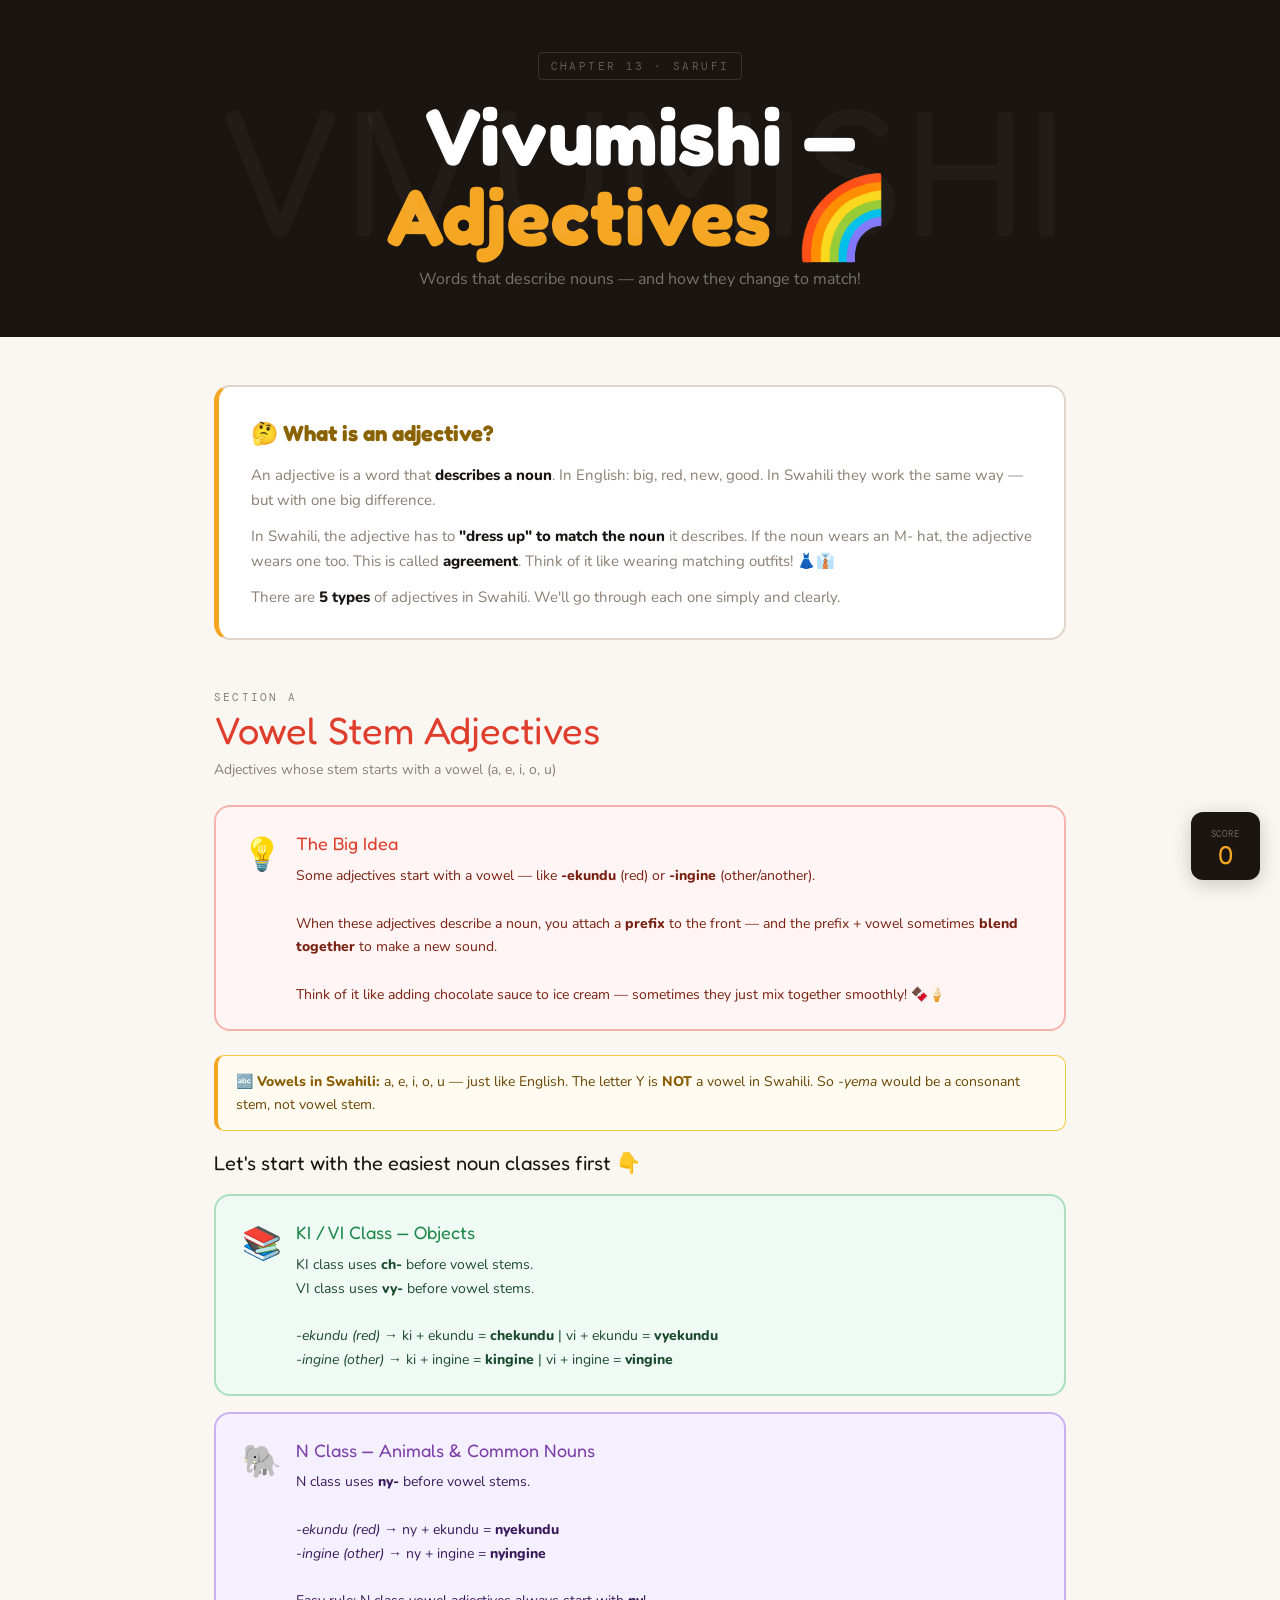
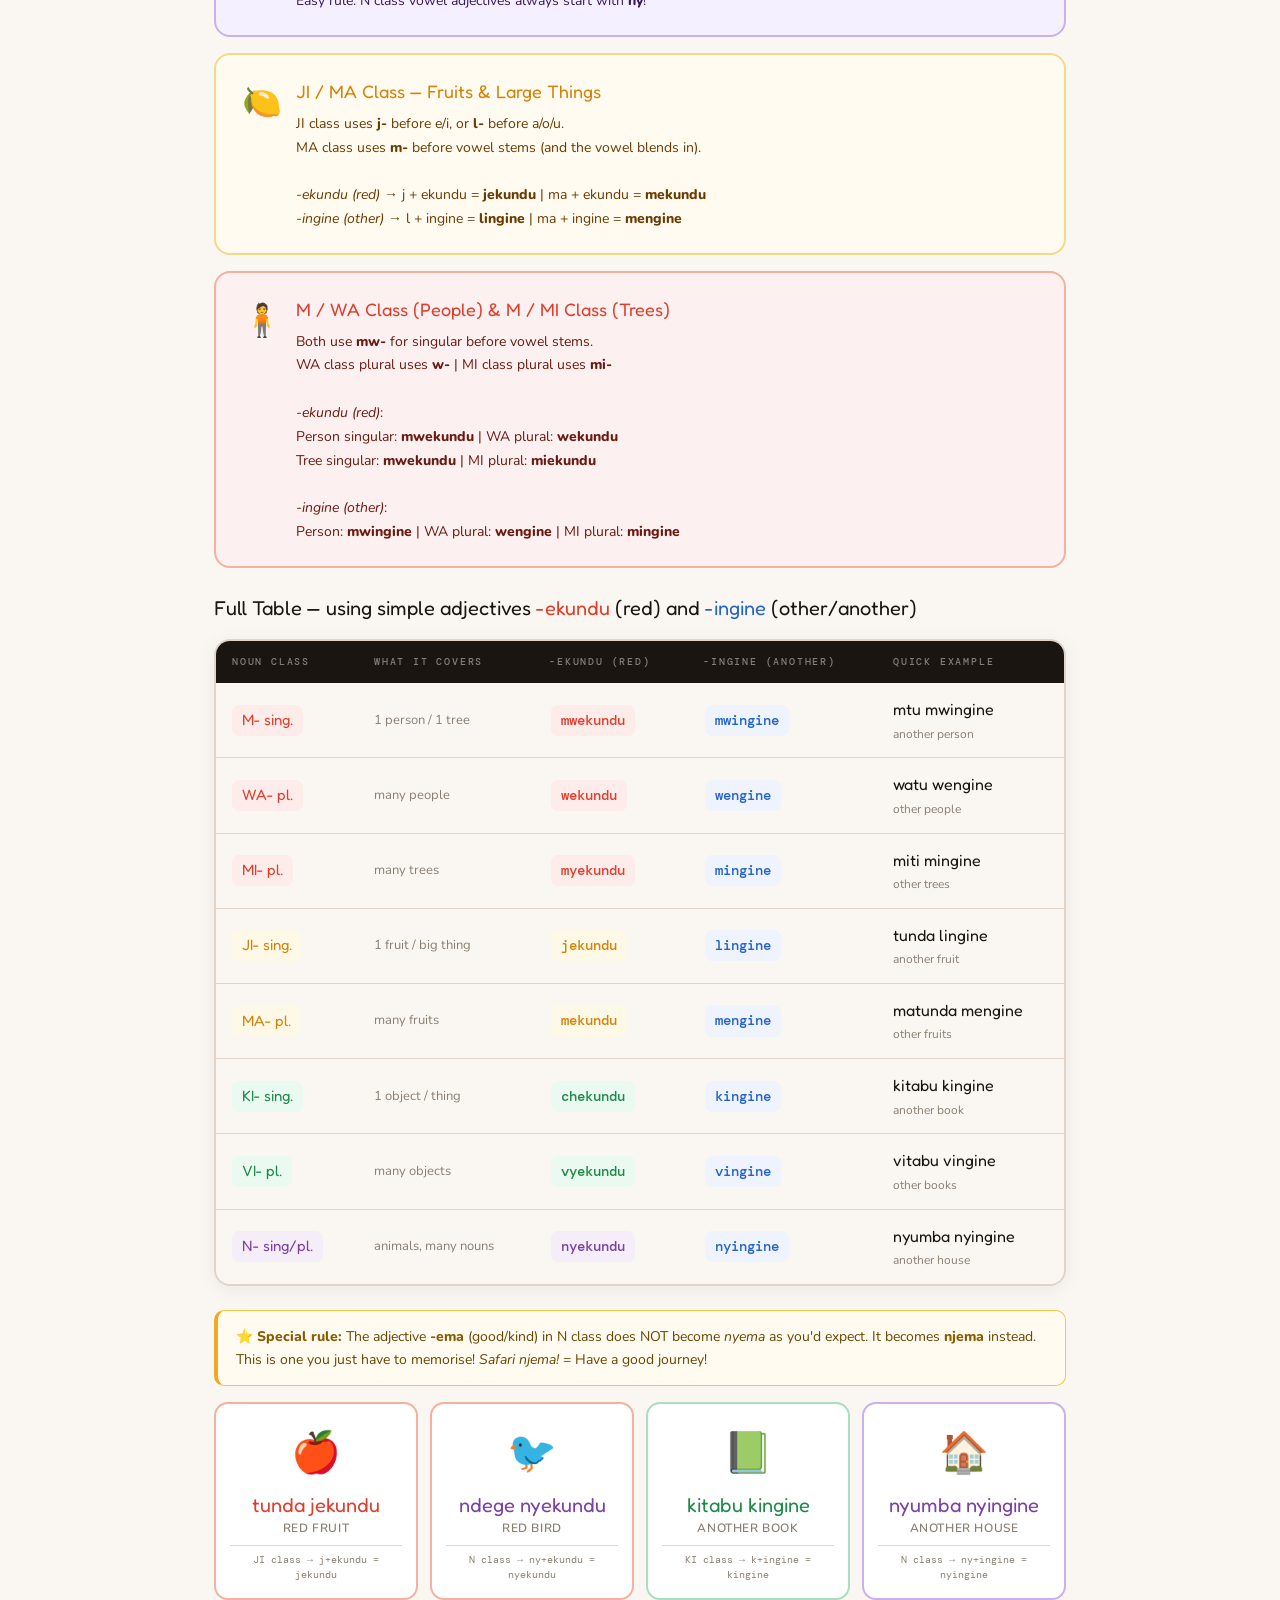
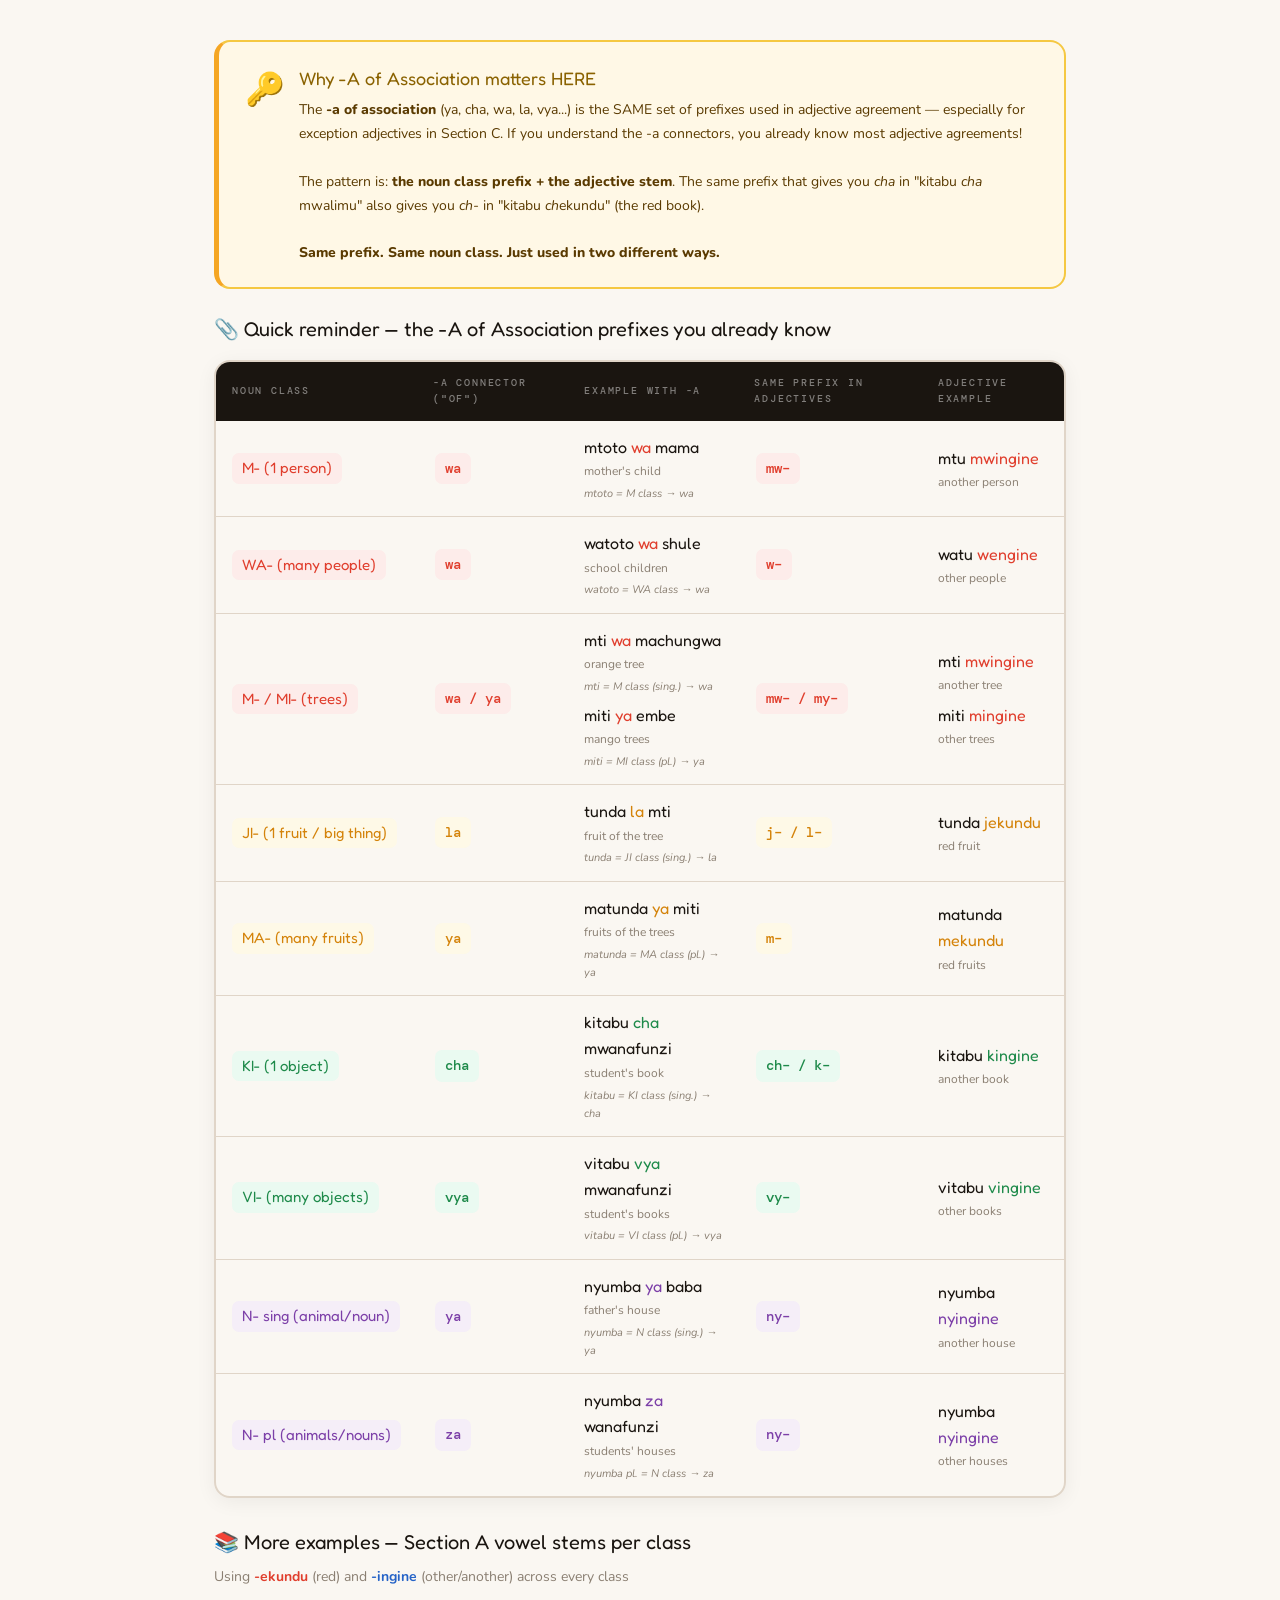
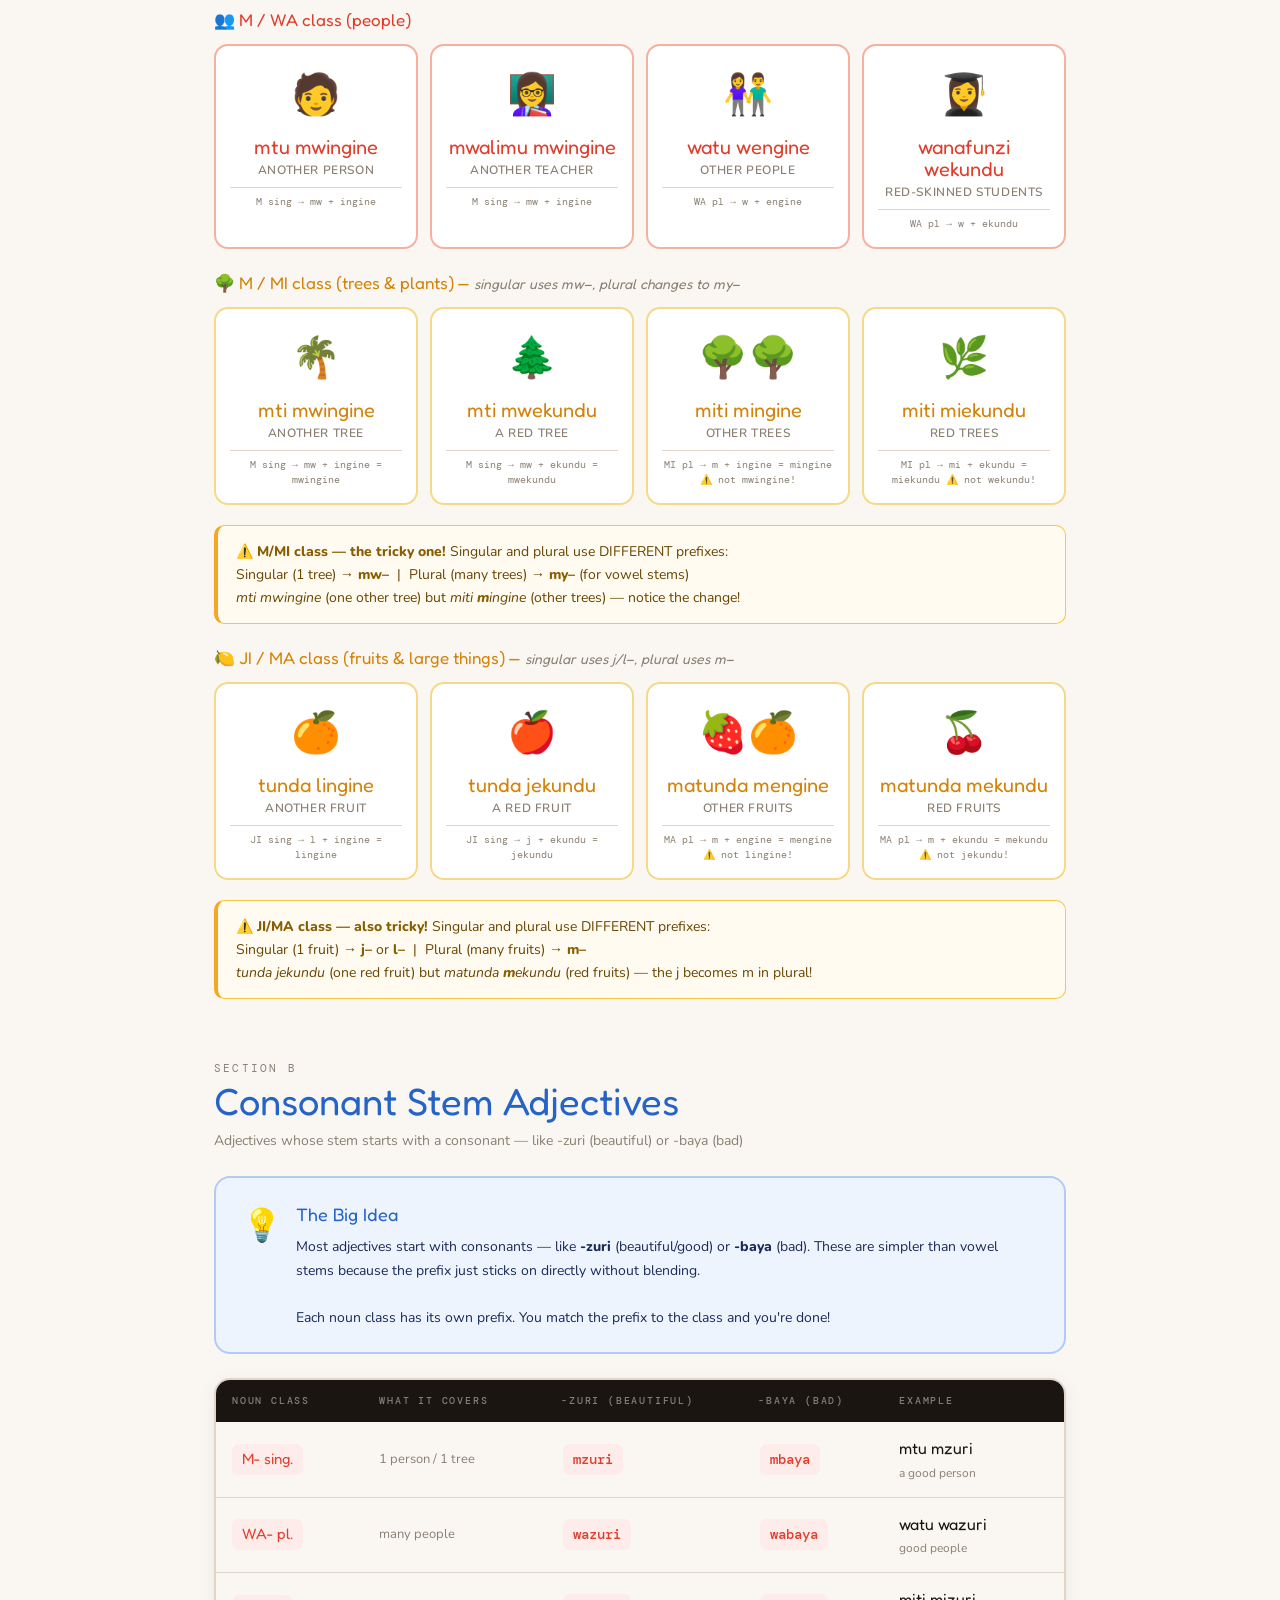
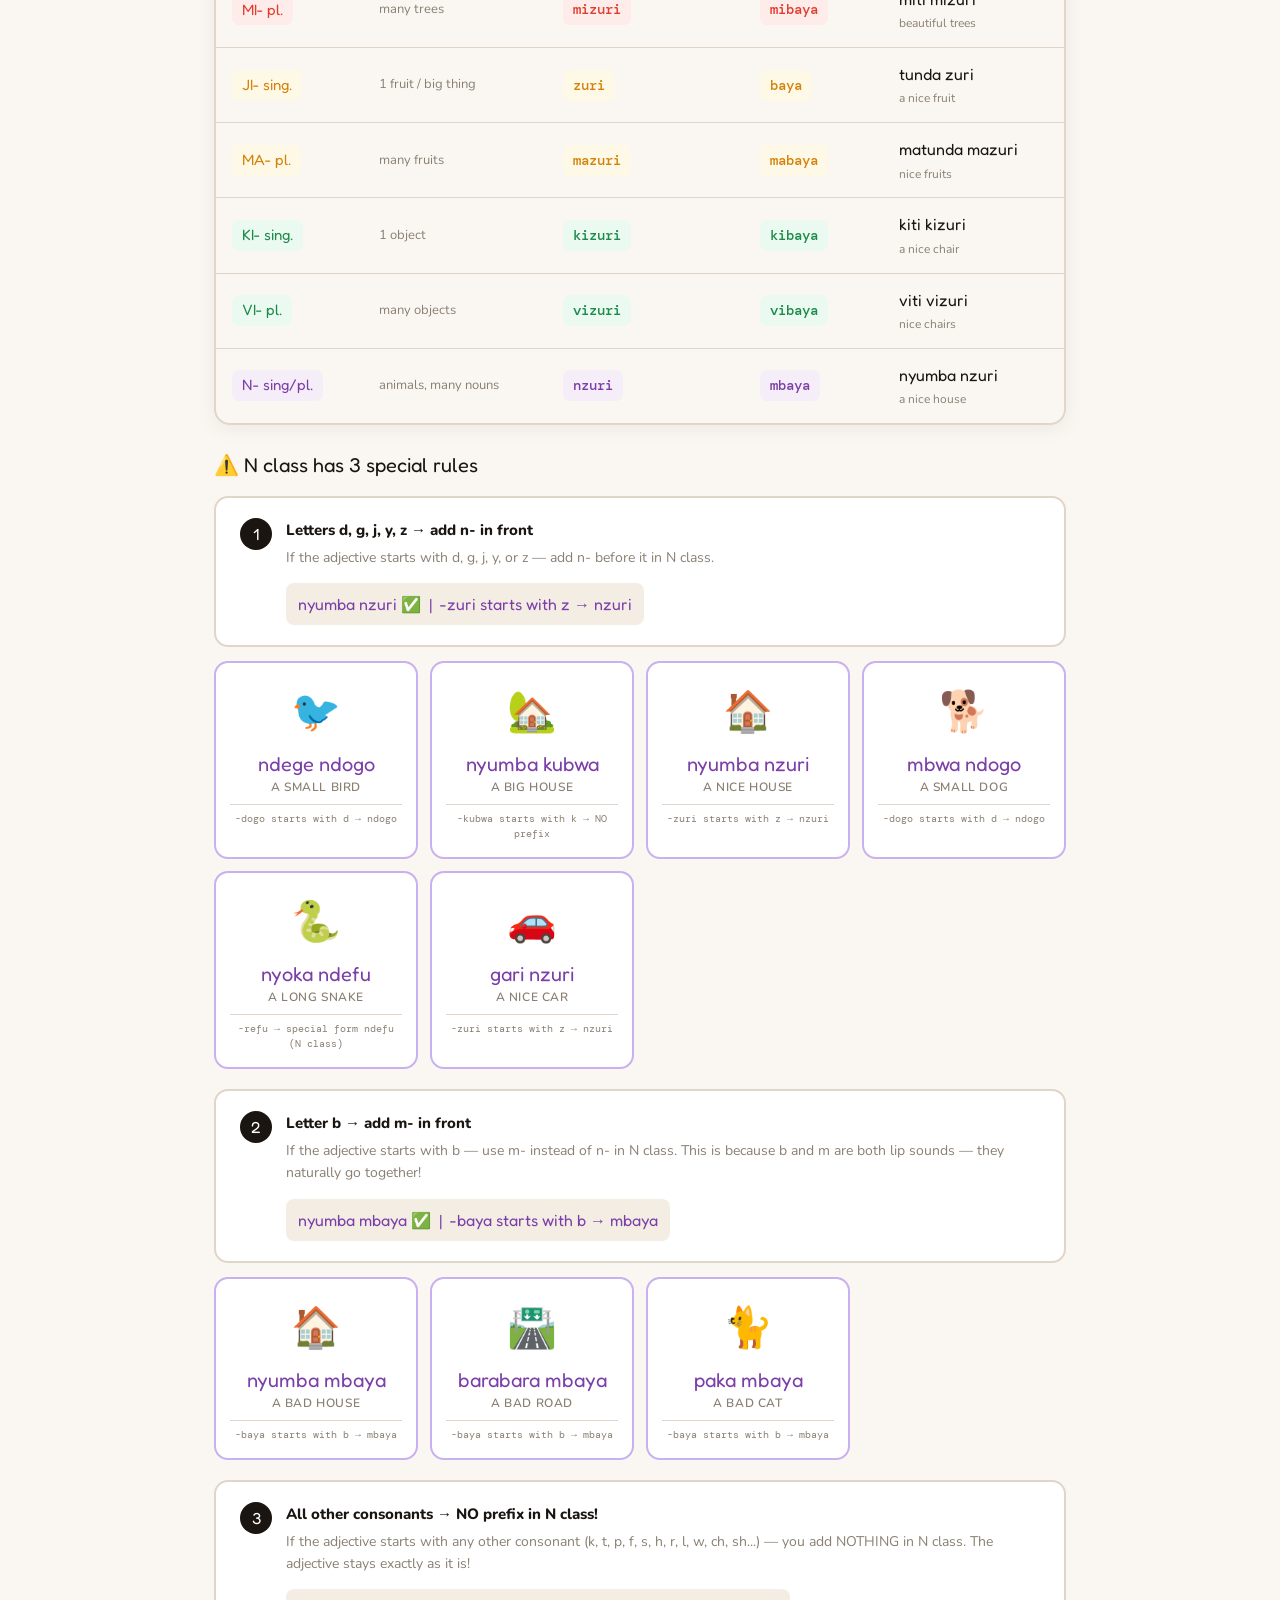
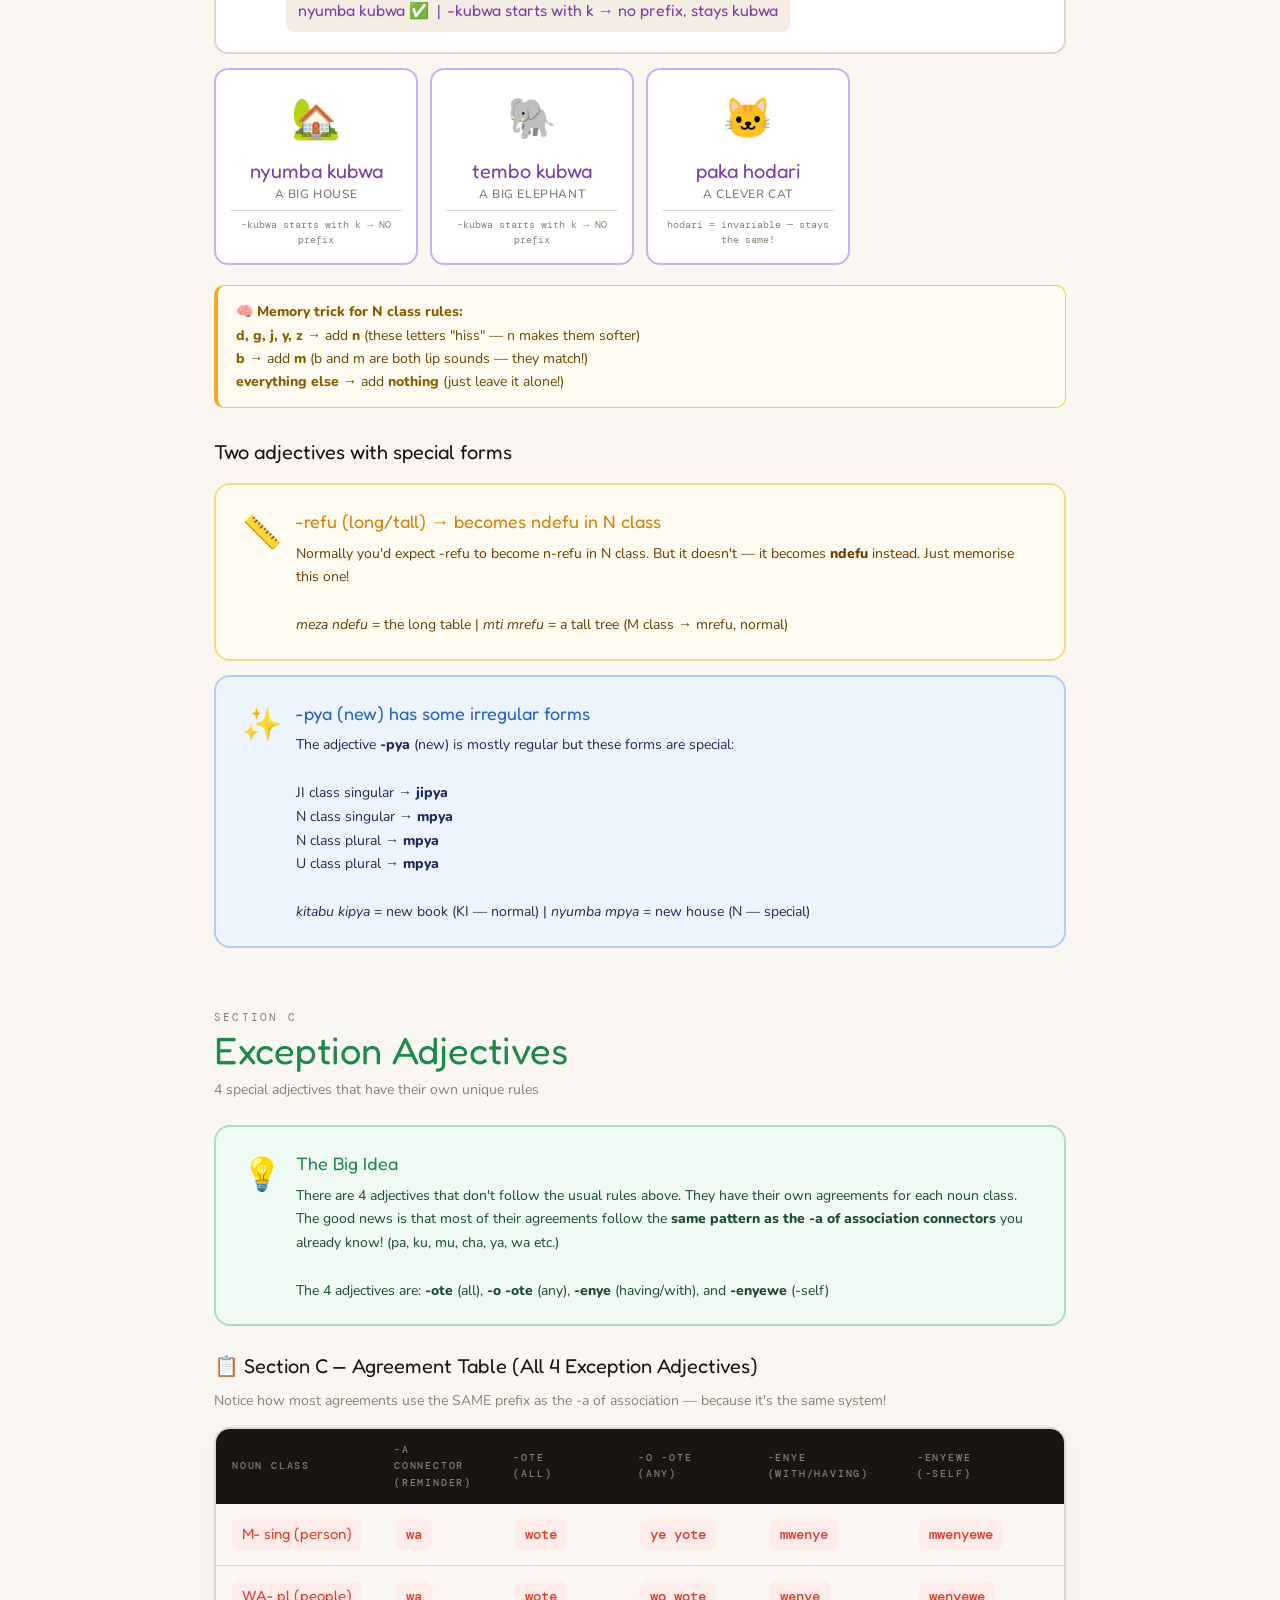
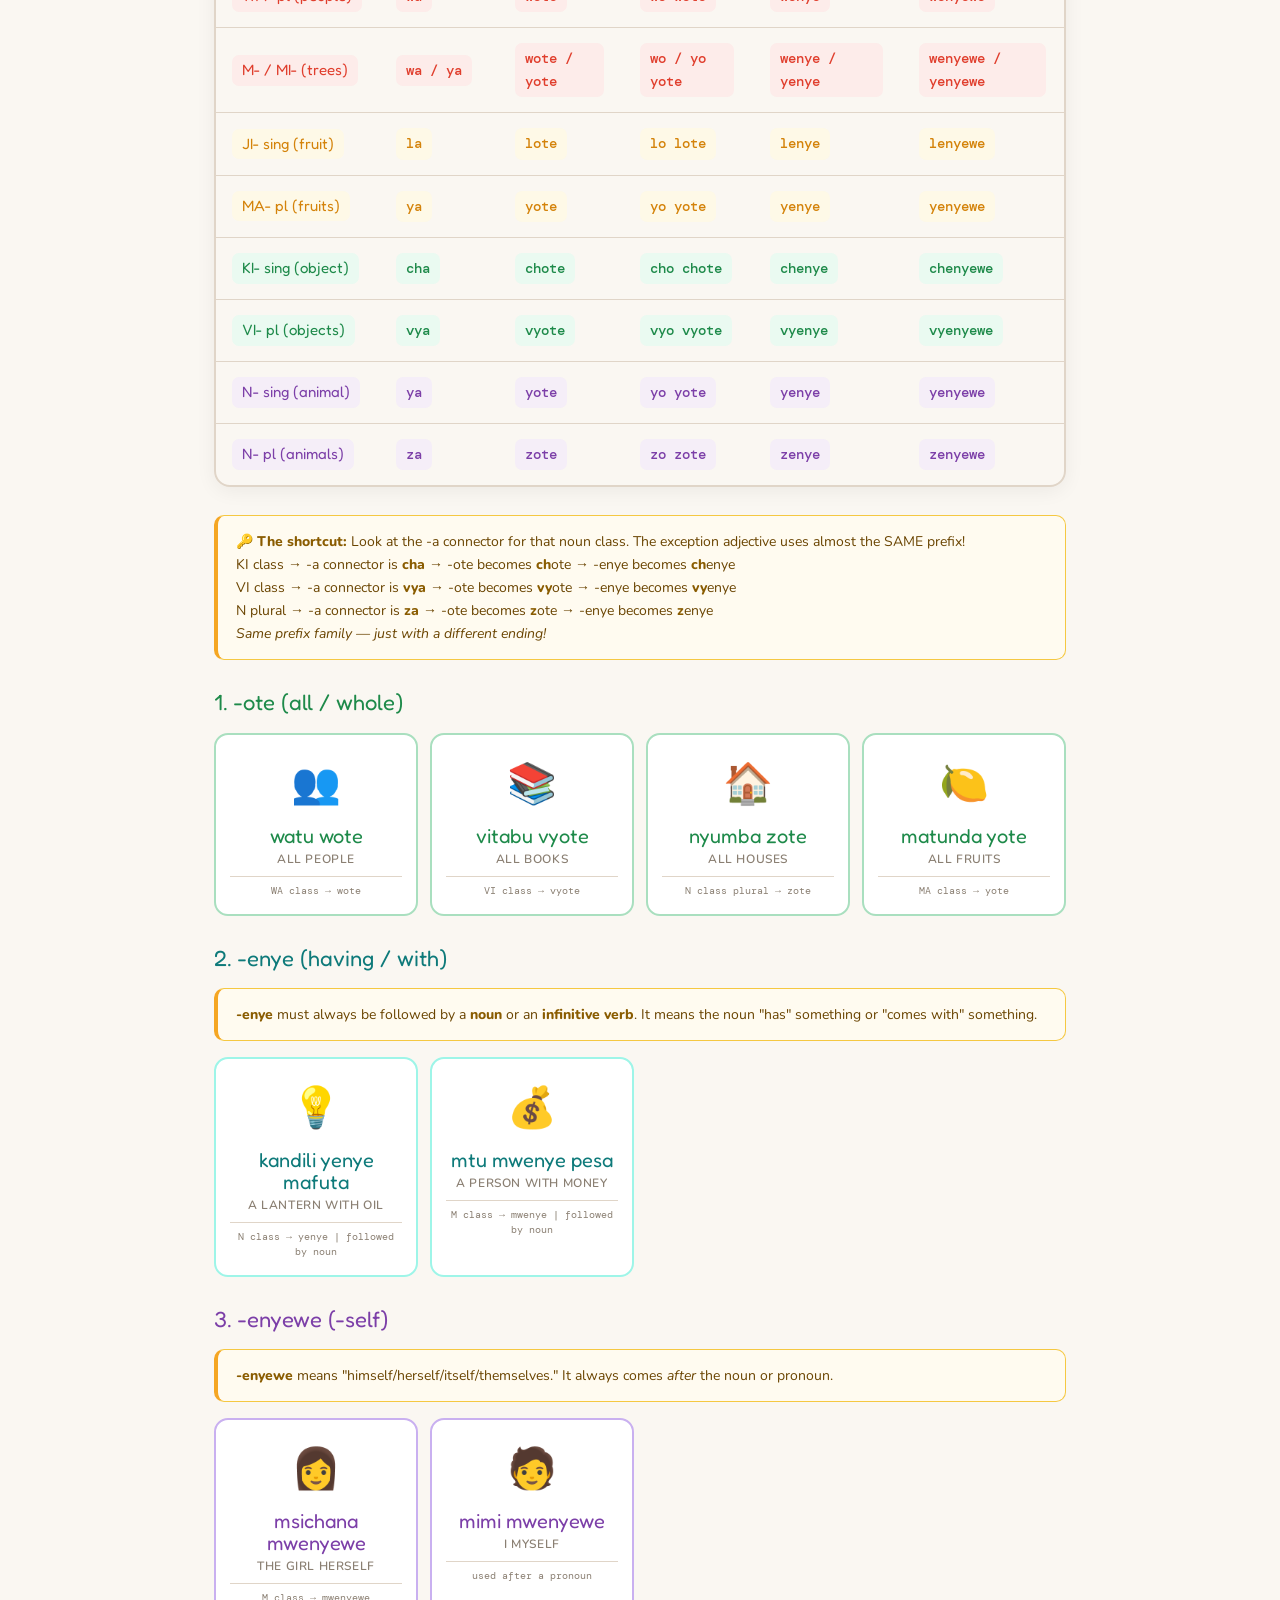
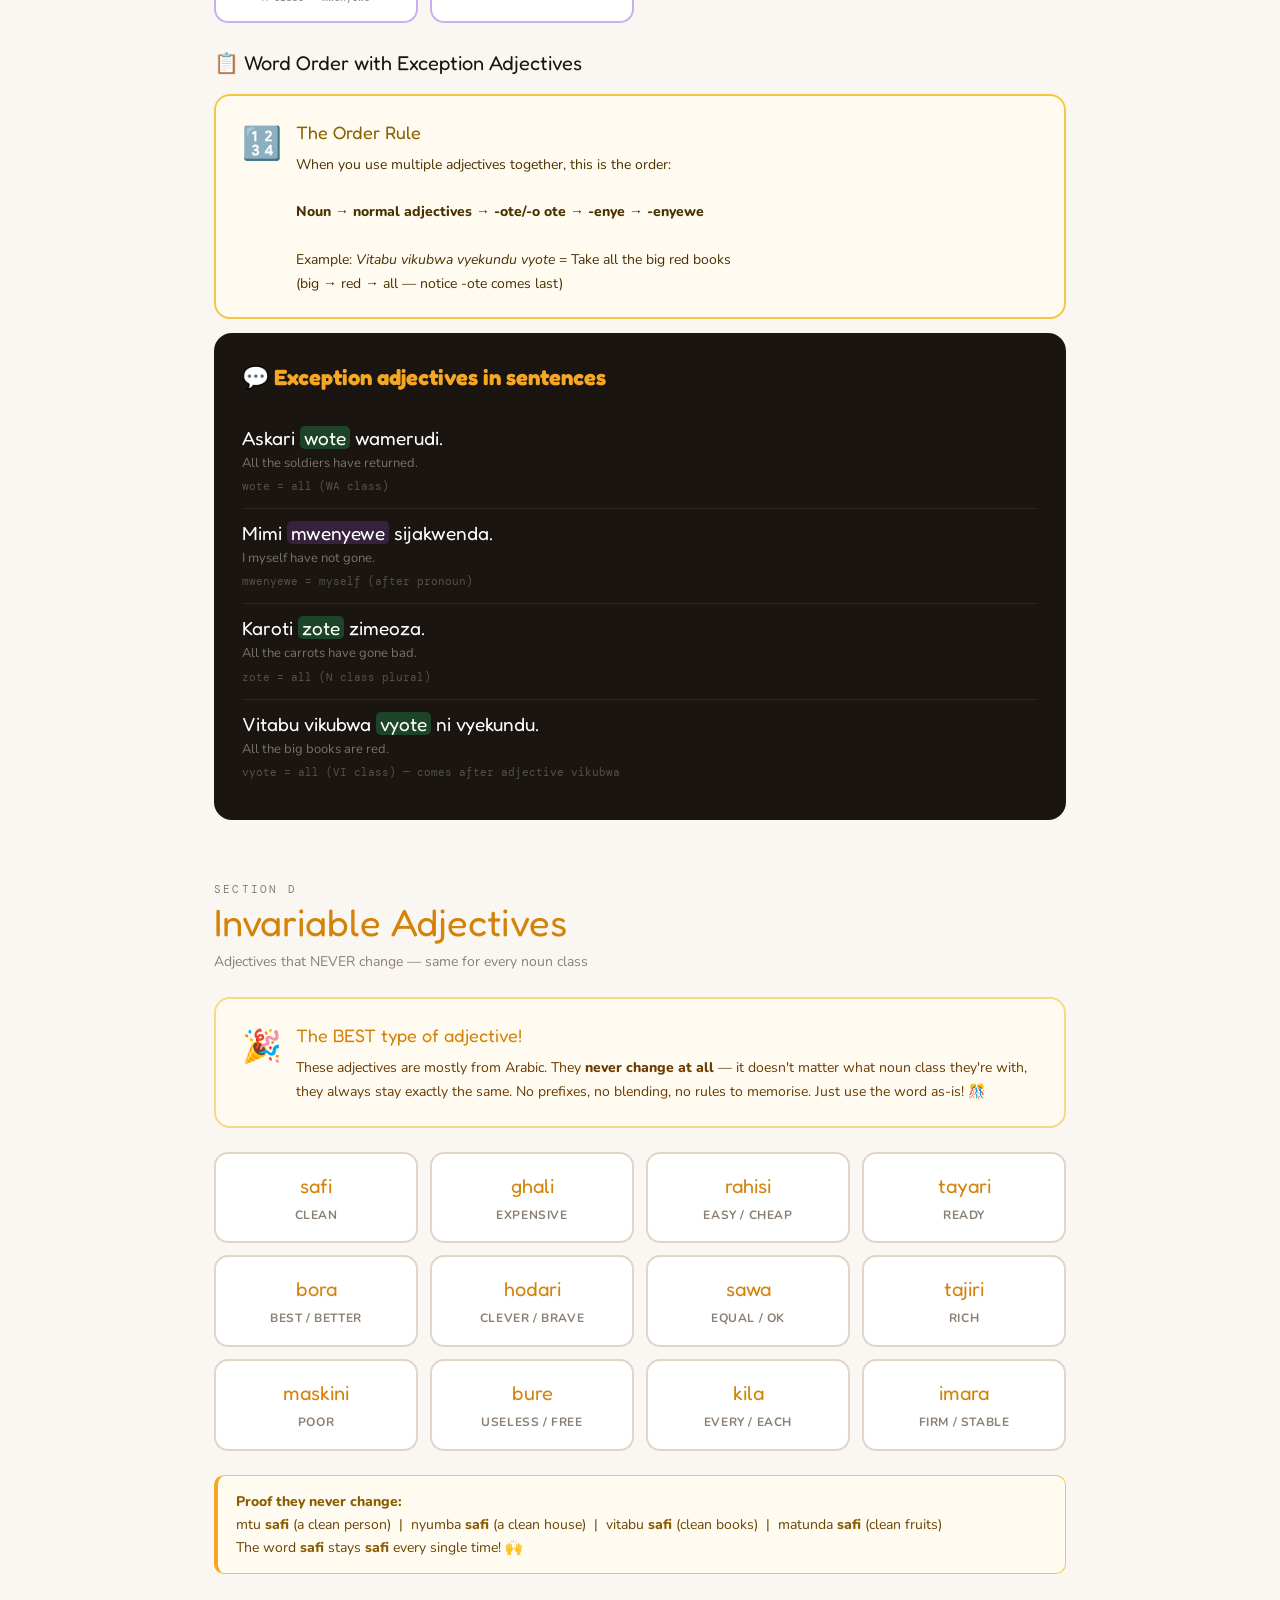
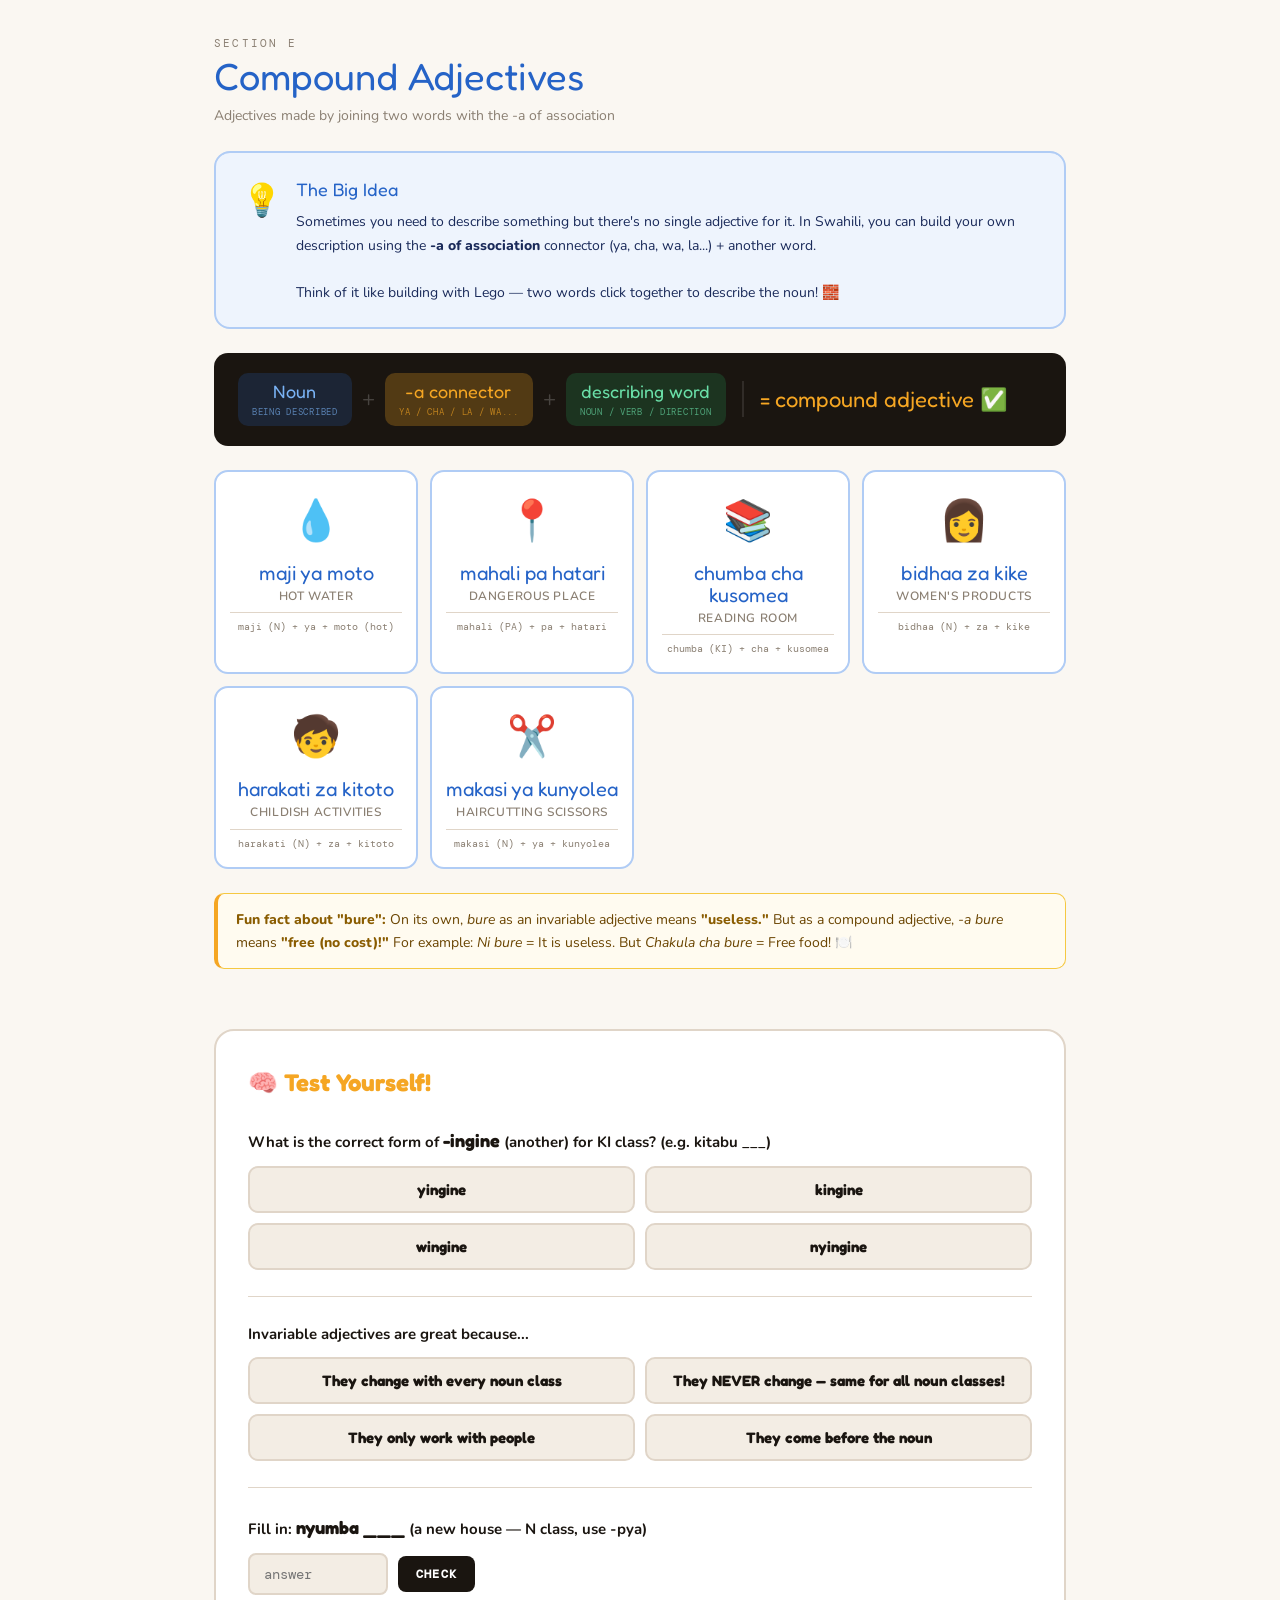
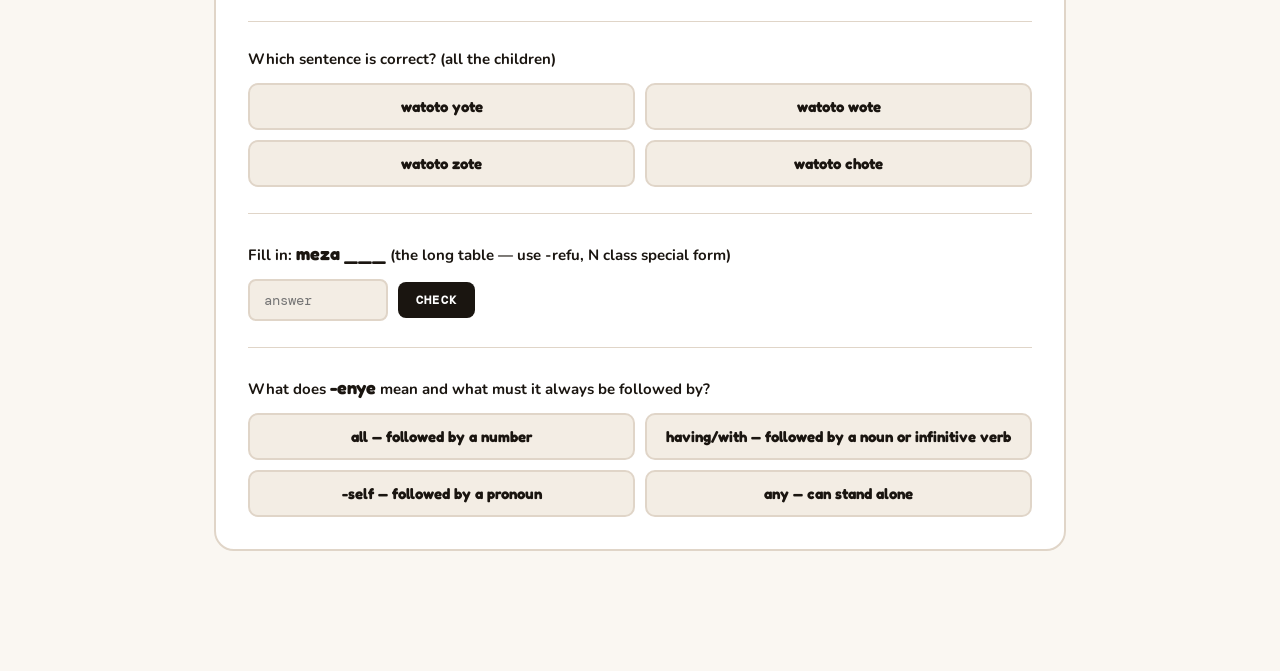
==== commit e1b17d0a: "updated adjective lesson" ====
--- a/lessons/swahili_adjectives.html
+++ b/lessons/swahili_adjectives.html
@@ -504,10 +504,10 @@
         <div class="bi-title" style="color:var(--red)">M / WA Class (People) & M / MI Class (Trees)</div>
         <div class="bi-body" style="color:#6a1a10">
           Both use <strong>mw-</strong> for singular before vowel stems.<br>
-          WA class plural uses <strong>w-</strong> | MI class plural uses <strong>my-</strong><br><br>
+          WA class plural uses <strong>w-</strong> | MI class plural uses <strong>mi-</strong><br><br>
           <em>-ekundu (red)</em>:<br>
           Person singular: <strong>mwekundu</strong> | WA plural: <strong>wekundu</strong><br>
-          Tree singular: <strong>mwekundu</strong> | MI plural: <strong>myekundu</strong><br><br>
+          Tree singular: <strong>mwekundu</strong> | MI plural: <strong>miekundu</strong><br><br>
           <em>-ingine (other)</em>:<br>
           Person: <strong>mwingine</strong> | WA plural: <strong>wengine</strong> | MI plural: <strong>mingine</strong>
         </div>
@@ -819,9 +819,9 @@
       </div>
       <div class="ex-card" style="border-color:#f5d98a">
         <span class="ex-emoji">🌿</span>
-        <div class="ex-sw" style="color:var(--orange)">miti myekundu</div>
+        <div class="ex-sw" style="color:var(--orange)">miti miekundu</div>
         <div class="ex-en">red trees</div>
-        <div class="ex-breakdown">MI pl → my + ekundu = myekundu ⚠️ not wekundu!</div>
+        <div class="ex-breakdown">MI pl → mi + ekundu = miekundu ⚠️ not wekundu!</div>
       </div>
     </div>
     <div class="tip-box" style="margin-bottom:20px;">
@@ -970,6 +970,18 @@
 
     <div class="example-grid" style="margin-bottom:20px">
       <div class="ex-card" style="border-color:#c9b0f0">
+        <span class="ex-emoji">🐦</span>
+        <div class="ex-sw" style="color:var(--purple)">ndege ndogo</div>
+        <div class="ex-en">a small bird</div>
+        <div class="ex-breakdown">-dogo starts with d → ndogo</div>
+      </div>
+      <div class="ex-card" style="border-color:#c9b0f0">
+        <span class="ex-emoji">🏡</span>
+        <div class="ex-sw" style="color:var(--purple)">nyumba kubwa</div>
+        <div class="ex-en">a big house</div>
+        <div class="ex-breakdown">-kubwa starts with k → NO prefix</div>
+      </div>
+      <div class="ex-card" style="border-color:#c9b0f0">
         <span class="ex-emoji">🏠</span>
         <div class="ex-sw" style="color:var(--purple)">nyumba nzuri</div>
         <div class="ex-en">a nice house</div>
@@ -1052,12 +1064,6 @@
         <div class="ex-sw" style="color:var(--purple)">paka hodari</div>
         <div class="ex-en">a clever cat</div>
         <div class="ex-breakdown">hodari = invariable — stays the same!</div>
-      </div>
-      <div class="ex-card" style="border-color:#c9b0f0">
-        <span class="ex-emoji">🐦</span>
-        <div class="ex-sw" style="color:var(--purple)">ndege ndogo</div>
-        <div class="ex-en">a small bird</div>
-        <div class="ex-breakdown">-dogo starts with d → ndogo</div>
       </div>
     </div>
 
